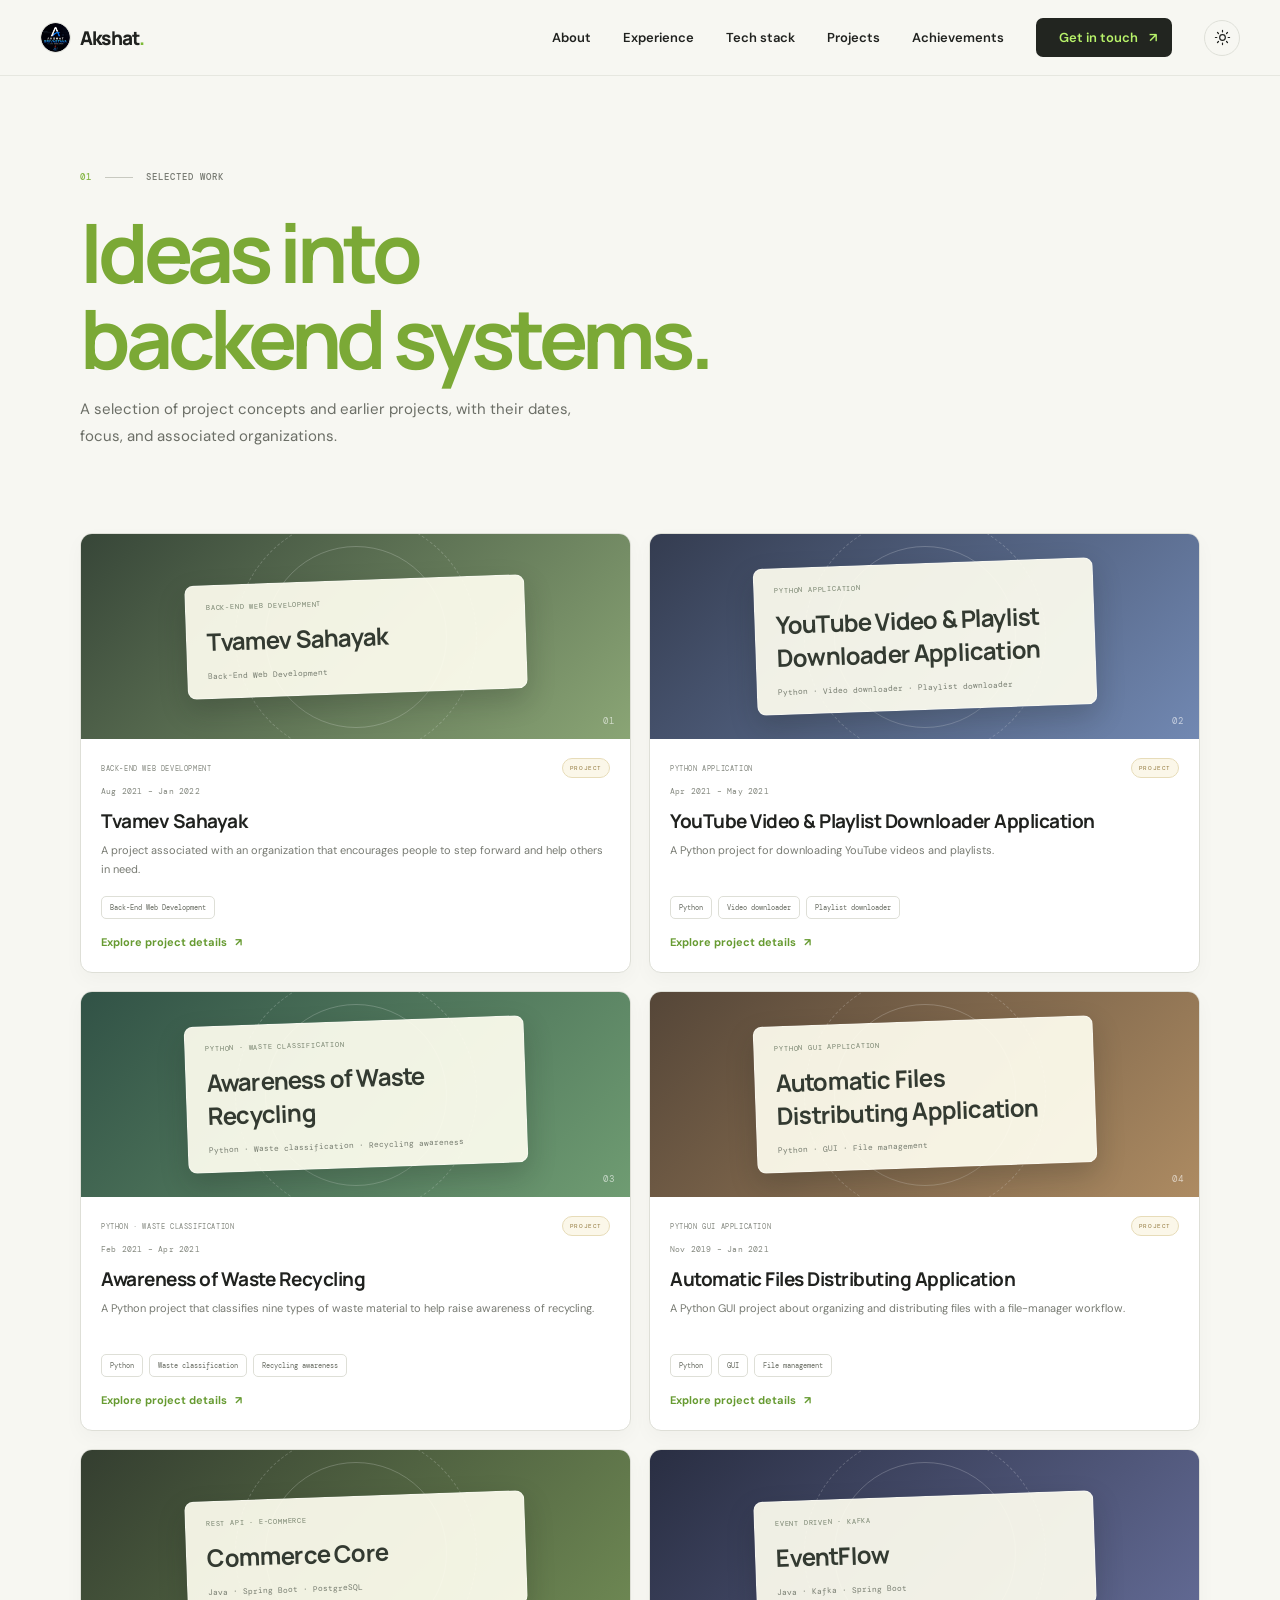
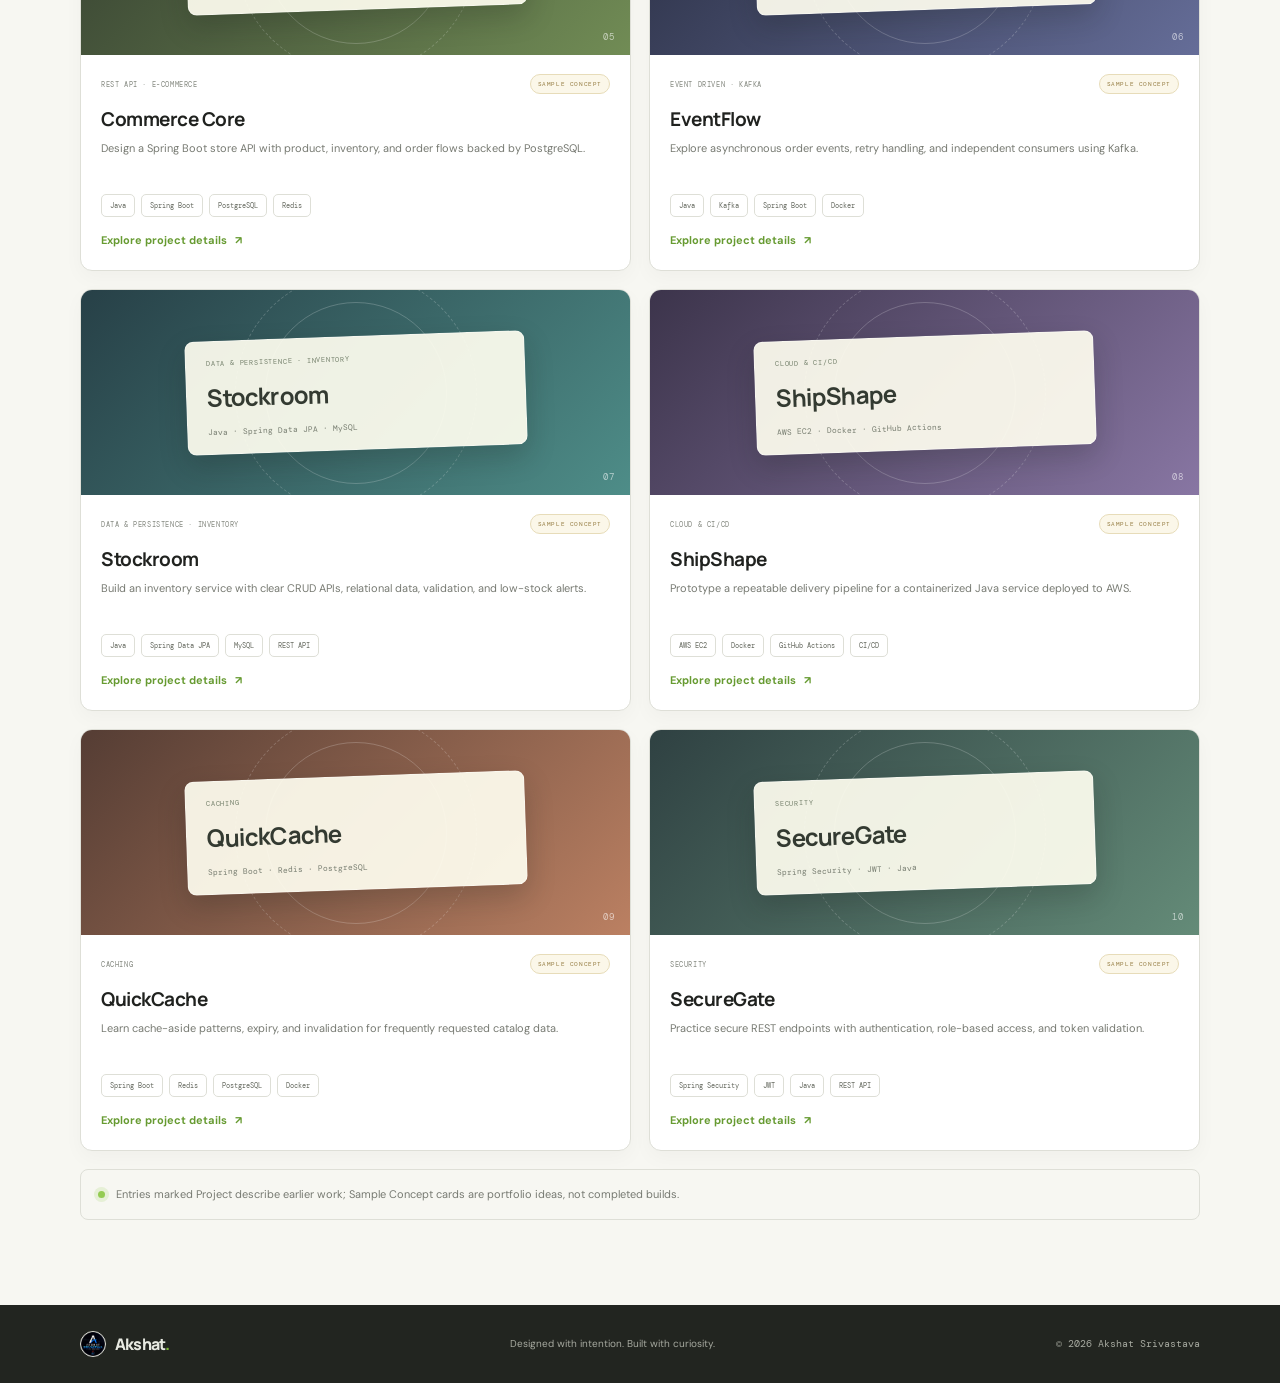
==== pages/projects.html @ 23feef29 "push my all file" ====
<!doctype html>
<html lang="en">
<head>
  <meta charset="UTF-8">
  <meta name="viewport" content="width=device-width, initial-scale=1">
  <meta name="theme-color" content="#f7f7f2">
  <meta name="description" content="Sample Java backend project concepts for Akshat Srivastava's portfolio." data-content-meta="site.projectsDescription">
  <title data-content-title="site.projectsTitle">Projects — Akshat Srivastava</title>
  <link rel="icon" type="image/png" href="../assets/images/akshat-logo.png?v=2">
  <link rel="icon" type="image/x-icon" href="../assets/images/favicon.ico?v=2">
  <link rel="preconnect" href="https://fonts.googleapis.com">
  <link rel="preconnect" href="https://fonts.gstatic.com" crossorigin>
  <link href="https://fonts.googleapis.com/css2?family=DM+Mono:wght@400;500&family=DM+Sans:wght@400;500;600;700&family=Manrope:wght@400;500;600;700;800&display=swap" rel="stylesheet">
  <link rel="stylesheet" href="../assets/css/style.css">
  <link rel="stylesheet" href="../assets/css/animations.css">
  <link rel="stylesheet" href="../assets/css/responsive.css">
</head>
<body data-content-path="../assets/data/site-content.json">
  <a class="skip-link" href="#main">Skip to content</a>
  <header class="site-header">
    <nav class="nav-shell" aria-label="Main navigation">
      <a class="wordmark" href="../index.html" data-content-attr="site.name" data-content-attribute="aria-label"><img class="wordmark-mark" src="../assets/images/akshat-logo.png" alt=""><span><span data-content="site.brand">Akshat</span><span class="wordmark-dot">.</span></span></a>
      <button class="menu-toggle" type="button" aria-label="Open navigation" aria-expanded="false" aria-controls="primary-nav"><span></span><span></span></button>
      <div class="nav-links" id="primary-nav">
        <a href="../index.html#about" data-content="navigation.about">About</a>
        <a href="../index.html#experience" data-content="navigation.experience">Experience</a>
        <a href="../index.html#stack" data-content="navigation.stack">Tech stack</a>
        <a href="projects.html" aria-current="page" data-content="navigation.projects">Projects</a>
        <a href="certificates.html" data-content="navigation.achievements">Achievements</a>
        <a class="nav-cta" href="../index.html#contact"><span data-content="navigation.contact">Get in touch</span> <span aria-hidden="true">↗</span></a>
        <button class="theme-toggle" type="button" aria-label="Switch to dark theme" title="Toggle theme">
          <svg class="sun-icon" viewBox="0 0 24 24" aria-hidden="true"><circle cx="12" cy="12" r="4"></circle><path d="M12 2v2m0 16v2M4.93 4.93l1.42 1.42m11.3 11.3 1.42 1.42M2 12h2m16 0h2M4.93 19.07l1.42-1.42m11.3-11.3 1.42-1.42"></path></svg>
          <svg class="moon-icon" viewBox="0 0 24 24" aria-hidden="true"><path d="M20.5 14.2A8.5 8.5 0 0 1 9.8 3.5 8.5 8.5 0 1 0 20.5 14.2Z"></path></svg>
        </button>
      </div>
    </nav>
  </header>
  <main class="subpage-main section-wrap" id="main">
    <section class="subpage-hero">
      <div class="section-kicker"><span>01</span><span class="kicker-rule"></span><span data-content="projectsPage.eyebrow">SELECTED WORK</span></div>
      <h1><span data-content="projectsPage.title">Ideas into</span><br><span data-content="projectsPage.titleAccent">backend systems.</span></h1>
      <p data-content="projectsPage.description">Sample project concepts for a Java backend portfolio. These are demo ideas, not claims of completed work—replace them with your own builds, repositories, and live demos.</p>
    </section>
    <section class="project-grid" id="project-grid" aria-label="Selected projects and concepts" aria-live="polite"></section>
    <p class="projects-note"><span class="status-dot"></span> <span data-content="projectsPage.note">Entries marked Project describe earlier work; Sample Concept cards are portfolio ideas, not completed builds.</span></p>
  </main>
  <footer class="site-footer"><div class="footer-inner"><a class="wordmark footer-wordmark" href="../index.html"><img class="wordmark-mark" src="../assets/images/akshat-logo.png" alt=""><span><span data-content="site.brand">Akshat</span><span class="wordmark-dot">.</span></span></a><p data-content="site.tagline">Designed with intention. Built with curiosity.</p><span class="footer-copy">© <span id="year"></span> <span data-content="site.name">Akshat Srivastava</span></span></div></footer>
  <script src="../assets/js/main.js"></script>
  <script src="../assets/js/theme.js"></script>
  <script src="../assets/js/content-data.js"></script>
  <script src="../assets/js/site-content.js"></script>
  <script src="../assets/js/projects-page.js"></script>
</body>
</html>
---- assets/css/style.css ----
:root {
  color-scheme: light;
  --paper: #f7f7f2;
  --paper-deep: #eeefe8;
  --ink: #20221f;
  --muted: #777a72;
  --line: #dedfd7;
  --green: #b8f36a;
  --green-dark: #8bc83b;
  --purple: #b6a3f7;
  --card: #fff;
  --display: "Manrope", "DM Sans", sans-serif;
  --body: "DM Sans", Arial, sans-serif;
  --mono: "DM Mono", monospace;
}

* { box-sizing: border-box; }
html { scroll-behavior: smooth; scroll-padding-top: 92px; }
body { margin: 0; background: var(--paper); color: var(--ink); font-family: var(--body); -webkit-font-smoothing: antialiased; }
a { color: inherit; text-decoration: none; }
button { font: inherit; }
.section-wrap { width: min(1120px, calc(100% - 80px)); margin: 0 auto; }
.skip-link { position: fixed; z-index: 20; top: 12px; left: 12px; transform: translateY(-160%); padding: 12px 16px; background: var(--ink); color: white; border-radius: 6px; }
.skip-link:focus { transform: translateY(0); }

.site-header { position: sticky; z-index: 10; top: 0; height: 76px; background: color-mix(in srgb, var(--paper) 91%, transparent); border-bottom: 1px solid color-mix(in srgb, var(--line) 65%, transparent); backdrop-filter: blur(14px); }
.nav-shell { width: min(1240px, calc(100% - 80px)); height: 100%; margin: 0 auto; display: flex; align-items: center; justify-content: space-between; }
.wordmark { display: inline-flex; align-items: center; gap: 9px; font-family: var(--display); font-size: 19px; font-weight: 800; letter-spacing: -.8px; }
.wordmark-mark { width: 31px; height: 31px; display: block; flex: 0 0 31px; border: 1px solid #dedfd7; border-radius: 50%; object-fit: cover; }
.wordmark-dot { color: #7dbb37; }
.nav-links { display: flex; align-items: center; gap: 32px; font-size: 13px; font-weight: 600; }
.nav-links > a:not(.nav-cta) { transition: color .2s ease; }
.nav-links > a:not(.nav-cta):hover, .text-link:hover { color: #6b9e2b; }
.nav-cta { padding: 11px 15px; border-radius: 7px; background: #222520; color: #fff; }
.nav-cta span { margin-left: 8px; color: var(--green); }
.theme-toggle { width: 36px; height: 36px; display: grid; place-items: center; padding: 8px; border: 1px solid var(--line); border-radius: 50%; background: transparent; color: var(--ink); cursor: pointer; }
.theme-toggle svg { width: 17px; height: 17px; fill: none; stroke: currentColor; stroke-width: 1.7; stroke-linecap: round; stroke-linejoin: round; }
.moon-icon { display: none; }
.menu-toggle { display: none; }

.hero { position: relative; min-height: 680px; display: grid; grid-template-columns: 1.02fr .98fr; align-items: center; padding-top: 30px; padding-bottom: 100px; }
.hero-copy { position: relative; z-index: 1; padding: 20px 0 0 15px; }
.eyebrow, .section-kicker, .principle-number, .callout-label, .scroll-cue { font-family: var(--mono); letter-spacing: 1px; }
.eyebrow { display: flex; align-items: center; gap: 9px; margin: 0 0 25px; color: var(--muted); font-size: 10px; font-weight: 500; }
.status-dot { display: inline-block; width: 7px; height: 7px; flex: 0 0 7px; border-radius: 50%; background: #94cb52; box-shadow: 0 0 0 4px color-mix(in srgb, #94cb52 18%, transparent); }
.hero h1, .contact-content h2 { margin: 0; font-family: var(--display); font-size: clamp(48px, 6vw, 76px); font-weight: 700; letter-spacing: -5px; line-height: 1.06; }
.heading-accent, .focus-grid h2 span, .contact-content h2 span { color: #7ba936; }
.hero-description { max-width: 440px; margin: 25px 0 0; color: #62655e; font-size: 16px; line-height: 1.8; }
.hero-name { color: #679b32; font-weight: 700; white-space: nowrap; }
.typing-text { color: var(--ink); font-weight: 700; }
.typing-caret { display: inline-block; width: 1px; height: 16px; margin-left: 2px; vertical-align: -2px; background: #7ba936; animation: blink 1s steps(2, start) infinite; }
.hero-actions { display: flex; align-items: center; gap: 25px; margin-top: 30px; }
.button { min-height: 48px; display: inline-flex; align-items: center; justify-content: center; gap: 14px; padding: 0 19px; border: 0; border-radius: 7px; font-size: 13px; font-weight: 700; transition: transform .2s ease, background .2s ease; }
.button:hover { transform: translateY(-2px); }
.button-primary { background: var(--green); color: #20221f; }
.button-primary:hover { background: #c9fa87; }
.button-primary span { font-size: 16px; }
.button-outline { min-height: 43px; border: 1px solid var(--line); background: transparent; color: var(--ink); }
.button-outline span { color: #78a63f; }
.button-outline:hover { border-color: #9bbc72; background: color-mix(in srgb, var(--green) 12%, transparent); }
.text-link { display: inline-flex; align-items: center; gap: 11px; font-size: 13px; font-weight: 700; transition: color .2s ease; }
.text-link span { color: #7ba936; }
.hero-note { display: flex; align-items: center; gap: 12px; margin-top: 52px; color: #90928b; font-family: var(--mono); font-size: 10px; }
.note-line { width: 26px; height: 1px; background: #b8bbb1; }
.hero-art { position: relative; min-height: 420px; display: grid; place-items: center; }
.art-orbit { position: absolute; border: 1px solid #e7e8df; border-radius: 50%; }
.orbit-one { width: 435px; height: 435px; }
.orbit-two { width: 340px; height: 340px; border-style: dashed; }
.code-window { position: relative; z-index: 1; width: min(395px, 90%); overflow: hidden; transform: rotate(-3deg); border: 1px solid #40443e; border-radius: 13px; background: #20231f; box-shadow: 0 27px 60px #32372226, 0 8px 20px #32372212; animation: float 7s ease-in-out infinite; }
.window-top { height: 45px; display: grid; grid-template-columns: 1fr 1fr 1fr; align-items: center; padding: 0 15px; border-bottom: 1px solid #373b35; }
.window-dots { display: flex; gap: 5px; }
.window-dots i { width: 7px; height: 7px; border-radius: 50%; background: #777a72; }
.window-dots i:first-child { background: #ef847c; }.window-dots i:nth-child(2) { background: #e6c56d; }.window-dots i:last-child { background: #9bc978; }
.window-label { color: #b7bbb2; font-family: var(--mono); font-size: 9px; text-align: center; }
.window-menu { color: #999d93; font-size: 13px; text-align: right; letter-spacing: 2px; }
.code-content { padding: 25px 18px 28px; color: #d8ded3; font-family: var(--mono); font-size: 11px; line-height: 2.15; }
.code-line-no { display: inline-block; width: 28px; color: #70756b; font-size: 9px; }
.syntax-purple { color: #c2a7fc; }.syntax-yellow { color: #f1d781; }.syntax-blue { color: #88c8ed; }.syntax-green { color: #a8d87b; }.syntax-orange { color: #e4a889; }
.window-status { height: 29px; display: flex; align-items: center; justify-content: space-between; padding: 0 13px; background: #2c3029; color: #a4a89d; font-family: var(--mono); font-size: 8px; }
.window-status span:first-child { display: flex; align-items: center; gap: 6px; }.window-status i { width: 5px; height: 5px; border-radius: 50%; background: #a6d477; }
.floating-tag { position: absolute; z-index: 2; display: flex; align-items: center; gap: 8px; padding: 10px 13px; border: 1px solid #e8e9e0; border-radius: 8px; background: var(--card); box-shadow: 0 9px 24px #30332112; font-size: 11px; font-weight: 700; }
.tag-java { top: 70px; right: 14px; animation: float 6s ease-in-out infinite; }.tag-spring { bottom: 68px; left: 5px; animation: float 6s 1s ease-in-out infinite; }
.java-mark { width: 21px; height: 21px; display: grid; place-items: center; border-radius: 5px; background: #fff0e8; color: #dc7040; font-family: var(--display); font-size: 14px; font-weight: 800; }
.spring-mark { color: #73a941; font-size: 18px; }
.art-spark { position: absolute; color: #9bca5a; }.spark-one { top: 75px; left: 40px; font-size: 18px; }.spark-two { right: 33px; bottom: 91px; color: #b39ce9; font-size: 13px; }
.scroll-cue { position: absolute; right: 0; bottom: 38px; display: flex; align-items: center; gap: 10px; color: #989b92; font-size: 8px; }
.scroll-cue span { width: 20px; height: 1px; background: #aeb1a8; }

.about-section { padding-top: 90px; padding-bottom: 105px; border-top: 1px solid var(--line); }
.section-kicker { display: flex; align-items: center; gap: 13px; color: #777a72; font-size: 9px; font-weight: 500; }
.section-kicker > span:first-child { color: #87b747; }
.kicker-rule { width: 28px; height: 1px; background: #c8c9c0; }
.about-grid { display: grid; grid-template-columns: 1fr 1fr; gap: 90px; align-items: start; margin-top: 43px; }
.about-grid h2, .stack-heading h2, .focus-grid h2 { max-width: 500px; margin: 0; font-family: var(--display); font-size: clamp(34px, 4vw, 48px); font-weight: 650; letter-spacing: -2.7px; line-height: 1.16; }
.about-grid h2 span { text-decoration: underline; text-decoration-color: var(--green-dark); text-decoration-thickness: 4px; text-underline-offset: 7px; }
.about-copy p { margin: 0 0 17px; color: #6b6e66; font-size: 14px; line-height: 1.9; }
.about-copy .text-link { margin-top: 6px; }
.principles { display: grid; grid-template-columns: repeat(3, 1fr); gap: 17px; margin-top: 68px; }
.principle-card { min-height: 156px; padding: 22px 21px; border: 1px solid var(--line); border-radius: 9px; background: color-mix(in srgb, var(--card) 70%, transparent); }
.principle-number { color: #8c9086; font-size: 8px; }
.principle-card h3 { margin: 21px 0 8px; font-family: var(--display); font-size: 16px; letter-spacing: -.4px; }
.principle-card p { max-width: 260px; margin: 0; color: #777a72; font-size: 12px; line-height: 1.7; }

.experience-section { padding-top: 82px; padding-bottom: 92px; border-top: 1px solid var(--line); }
.experience-heading { display: grid; grid-template-columns: 1fr .8fr; gap: 60px; align-items: end; margin-top: 38px; }
.experience-heading h2 { margin: 0; font-family: var(--display); font-size: clamp(34px, 4vw, 48px); font-weight: 650; letter-spacing: -2.7px; line-height: 1.16; }
.experience-heading h2 span:last-child { color: var(--green-dark); }
.experience-heading > p { max-width: 360px; margin: 0 0 5px; color: #777a72; font-size: 13px; line-height: 1.8; }
.experience-list { position: relative; display: grid; gap: 16px; margin-top: 38px; }
.experience-list::before { position: absolute; top: 23px; bottom: 23px; left: 32px; width: 1px; background: linear-gradient(180deg, #a9cf7a, color-mix(in srgb, var(--line) 75%, transparent)); content: ""; }
.experience-card { position: relative; display: grid; grid-template-columns: 18px 48px minmax(0, 1fr); gap: 19px; align-items: start; padding: 25px 28px; border: 1px solid var(--line); border-radius: 13px; background: linear-gradient(115deg, color-mix(in srgb, var(--green) 5%, var(--card)), var(--card) 48%); box-shadow: 0 8px 24px #20221f08; transition: transform .22s ease, border-color .22s ease, box-shadow .22s ease; }
.experience-card:hover { transform: translateY(-3px); border-color: color-mix(in srgb, #82ae4e 58%, var(--line)); box-shadow: 0 16px 34px #20221f12; }
.experience-marker { position: relative; z-index: 1; width: 12px; height: 12px; margin-top: 6px; border: 2px solid #82ae4e; border-radius: 50%; background: var(--paper); box-shadow: 0 0 0 5px color-mix(in srgb, #82ae4e 14%, var(--card)); }
.experience-company-mark { width: 48px; height: 48px; display: grid; place-items: center; border: 1px solid color-mix(in srgb, var(--green-dark) 25%, var(--line)); border-radius: 12px; background: color-mix(in srgb, var(--green) 18%, var(--card)); color: var(--green-dark); font-family: var(--display); font-size: 13px; font-weight: 800; box-shadow: inset 0 0 0 4px color-mix(in srgb, var(--card) 78%, transparent); }
.experience-main { min-width: 0; }
.experience-card-heading { display: flex; justify-content: space-between; gap: 20px; }
.experience-card-heading h3 { margin: 0; font-family: var(--display); font-size: 19px; letter-spacing: -.5px; }
.experience-company { margin: 6px 0 0; color: var(--green-dark); font-size: 13px; font-weight: 700; }
.experience-period { display: grid; justify-items: end; gap: 6px; color: var(--ink); font-family: var(--mono); font-size: 10px; font-weight: 500; text-align: right; }
.experience-period span:first-child { padding: 7px 10px; border: 1px solid color-mix(in srgb, var(--green-dark) 20%, var(--line)); border-radius: 7px; background: color-mix(in srgb, var(--green) 12%, var(--card)); }
.experience-period span:last-child { color: #858980; font-family: var(--body); font-size: 10px; font-weight: 400; }
.experience-meta { display: flex; flex-wrap: wrap; gap: 7px; margin-top: 12px; }
.experience-meta span { padding: 5px 9px; border: 1px solid var(--line); border-radius: 20px; background: var(--card); color: var(--muted); font-size: 9px; }
.experience-description { margin: 16px 0 0; color: #6b6e66; font-size: 12px; line-height: 1.85; }
.experience-skills { display: flex; flex-wrap: wrap; gap: 7px; align-items: center; margin-top: 15px; padding-top: 13px; border-top: 1px solid color-mix(in srgb, var(--line) 75%, transparent); }
.experience-skills-label { margin-right: 2px; color: #858980; font-family: var(--mono); font-size: 8px; text-transform: uppercase; }
.experience-skill { padding: 6px 9px; border: 1px solid color-mix(in srgb, var(--green-dark) 20%, var(--line)); border-radius: 6px; background: color-mix(in srgb, var(--green) 7%, var(--card)); color: var(--muted); font-size: 9px; }

.stack-section { position: relative; isolation: isolate; overflow: hidden; padding: 72px 0 82px; background: radial-gradient(ellipse at 8% 18%, color-mix(in srgb, #b8f36a 16%, var(--paper)) 0, transparent 34%), radial-gradient(ellipse at 94% 78%, color-mix(in srgb, #91bce2 13%, var(--paper)) 0, transparent 32%), var(--paper); color: var(--ink); }
.stack-section::before, .stack-section::after { position: absolute; z-index: -1; width: 250px; height: 250px; border: 1px solid color-mix(in srgb, var(--green-dark) 12%, transparent); border-radius: 50%; content: ""; pointer-events: none; }
.stack-section::before { top: 8%; left: -175px; box-shadow: 0 0 0 24px color-mix(in srgb, var(--green-dark) 3%, transparent), 0 0 0 48px color-mix(in srgb, var(--green-dark) 2%, transparent); }
.stack-section::after { right: -175px; bottom: 7%; width: 300px; height: 300px; border-style: dashed; border-color: color-mix(in srgb, #729bc7 18%, transparent); box-shadow: 0 0 0 26px color-mix(in srgb, #729bc7 3%, transparent); }
.stack-section .section-kicker { color: var(--muted); }.stack-section .kicker-rule { background: var(--line); }
.stack-wrap { position: relative; overflow: hidden; padding: 40px; border: 1px solid var(--line); border-radius: 18px; background: radial-gradient(ellipse at 100% 0, color-mix(in srgb, #b8f36a 9%, transparent), transparent 38%), radial-gradient(ellipse at 0 100%, color-mix(in srgb, #91bce2 7%, transparent), transparent 34%), linear-gradient(145deg, var(--card), color-mix(in srgb, var(--paper-deep) 40%, var(--card))); box-shadow: 0 18px 48px #20221f0c; }
.stack-wrap::before { position: absolute; top: 0; right: 8%; left: 8%; height: 2px; background: linear-gradient(90deg, transparent, #a9d66a, transparent); content: ""; }
.stack-heading { display: flex; align-items: end; justify-content: space-between; margin-top: 38px; }
.stack-heading h2 { font-size: clamp(34px, 4vw, 46px); }
.stack-heading p { max-width: 290px; margin: 0 0 5px; color: #777a72; font-size: 13px; line-height: 1.8; }
.stack-groups { display: grid; gap: 28px; margin-top: 40px; }
.stack-group h3 { margin: 0 0 11px; color: var(--muted); font-family: var(--mono); font-size: 8px; font-weight: 400; letter-spacing: 1px; }
.stack-list { display: flex; flex-wrap: wrap; gap: 10px; }
.stack-chip { min-height: 45px; display: inline-flex; align-items: center; gap: 9px; padding: 0 14px; border: 1px solid var(--line); border-radius: 7px; background: var(--card); color: var(--ink); font-size: 11px; font-weight: 600; transition: transform .2s ease, border-color .2s ease, background .2s ease; }
.stack-chip:hover { transform: translateY(-3px); border-color: #9bbc72; background: color-mix(in srgb, var(--green) 12%, var(--card)); }
.chip-symbol { color: #e2aa7d; font-size: 15px; }.chip-spring { color: #98cd61; }.chip-bracket { color: #a8b5f3; font-family: var(--mono); font-size: 11px; }.chip-db { color: #83b5dc; }.chip-git { color: #e69e83; }.chip-code { color: #b7a0ea; font-family: var(--mono); font-size: 11px; }
.chip-security, .chip-redis { color: #f18f84; }.chip-kafka { color: #e0c379; font-size: 19px; }.chip-mongo { color: #83c789; }.chip-jpa { color: #c1a3eb; }.chip-cloud { color: #7ebbe3; }.chip-docker { color: #70b7e8; }.chip-ci { color: #e2bc69; font-size: 19px; }.chip-maven { color: #ee9e7f; font-size: 13px; font-weight: 800; }.chip-test { color: #95d084; }
.stack-footnote { display: flex; align-items: center; gap: 10px; margin: 33px 0 0; color: var(--muted); font-family: var(--mono); font-size: 9px; }
.stack-footnote .status-dot { width: 6px; height: 6px; flex-basis: 6px; }

body.dark-theme .stack-section { background: radial-gradient(ellipse at 8% 18%, #779b4321 0, transparent 34%), radial-gradient(ellipse at 94% 78%, #52789c1c 0, transparent 32%), #222520; color: #f4f4ed; }
body.dark-theme .stack-section::before { border-color: #91b86a30; box-shadow: 0 0 0 24px #91b86a0a, 0 0 0 48px #91b86a08; }
body.dark-theme .stack-section::after { border-color: #759cc333; box-shadow: 0 0 0 26px #759cc30a; }
body.dark-theme .stack-wrap { border-color: #3c4038; background: radial-gradient(ellipse at 100% 0, #91b86a18, transparent 38%), radial-gradient(ellipse at 0 100%, #759cc313, transparent 34%), linear-gradient(145deg, #262923, #222520); box-shadow: 0 18px 48px #0002; }
body.dark-theme .stack-section .section-kicker, body.dark-theme .stack-group h3 { color: #a8aca2; }
body.dark-theme .stack-section .kicker-rule { background: #53584f; }
body.dark-theme .stack-heading p { color: #b3b6ae; }
body.dark-theme .stack-chip { border-color: #484c44; background: #2a2d27; color: #ebede6; }
body.dark-theme .stack-chip:hover { border-color: #788b63; background: #30352c; }
body.dark-theme .stack-footnote { color: #adb1a6; }

.focus-section { padding-top: 96px; padding-bottom: 100px; }
.focus-grid { display: grid; grid-template-columns: .88fr 1.12fr; gap: 78px; margin-top: 42px; }
.focus-grid h2 { font-size: clamp(35px, 4.3vw, 50px); }
.focus-intro { max-width: 340px; margin-top: 20px; color: #777a72; font-size: 13px; line-height: 1.8; }
.focus-items { border-top: 1px solid var(--line); }
.focus-item { display: grid; grid-template-columns: 38px 1fr 25px; align-items: center; gap: 14px; padding: 21px 0; border-bottom: 1px solid var(--line); }
.focus-icon { color: #8bb64d; font-family: var(--mono); font-size: 10px; }
.focus-item h3 { margin: 0 0 5px; font-family: var(--display); font-size: 15px; letter-spacing: -.3px; }
.focus-item p { margin: 0; color: #7c7f77; font-size: 11px; line-height: 1.6; }
.focus-arrow { color: #96998f; text-align: right; }
.projects-callout { position: relative; min-height: 290px; overflow: hidden; display: grid; grid-template-columns: .9fr 1.1fr; align-items: center; gap: 20px; margin-top: 58px; padding: 36px 42px; border: 1px solid #394035; border-radius: 14px; background: radial-gradient(ellipse at 78% 40%, #3a4731 0, #292d26 42%, #222520 78%); color: #f2f4ed; box-shadow: 0 14px 34px #20221f18; transition: transform .3s ease, box-shadow .3s ease; animation: panel-rise .65s both; }
.projects-callout:hover { transform: translateY(-4px); box-shadow: 0 22px 42px #20221f27; }
.project-callout-copy { position: relative; z-index: 2; }
.callout-label { display: flex; align-items: center; gap: 10px; color: #c7d4b9; font-family: var(--mono); font-size: 10px; letter-spacing: 1.5px; }
.callout-label .status-dot { width: 6px; height: 6px; flex-basis: 6px; }
.project-concept-label { display: inline-flex; margin-top: 17px; padding: 6px 9px; border: 1px solid #69745e; border-radius: 4px; color: #c6d5b7; font-family: var(--mono); font-size: 8px; letter-spacing: .7px; }
.project-callout-copy h3 { margin: 14px 0 11px; font-family: var(--display); font-size: clamp(46px, 5vw, 62px); font-weight: 800; letter-spacing: -3.4px; line-height: .94; }
.project-callout-copy h3 span { color: var(--green); }
.project-callout-copy p { max-width: 390px; margin: 0; color: #c1c6ba; font-size: 13px; line-height: 1.75; }
.project-feature-tags { display: flex; flex-wrap: wrap; gap: 7px; margin-top: 15px; }
.project-feature-tags span { padding: 6px 9px; border: 1px solid #515a49; border-radius: 4px; color: #d0dac4; font-family: var(--mono); font-size: 8px; letter-spacing: .5px; }
.callout-link, .achievement-link { display: inline-flex; align-items: center; gap: 10px; margin-top: 17px; font-size: 13px; font-weight: 700; }
.callout-link { color: var(--green); }
.callout-link span, .achievement-link span { transition: transform .2s ease; }
.projects-callout:hover .callout-link span, .home-achievements-content:hover .achievement-link span { transform: translate(3px, -3px); }
.project-preview-art { position: relative; height: 185px; }
.preview-orbit { position: absolute; top: 50%; left: 51%; width: 185px; height: 185px; border: 1px solid #d5eba735; border-radius: 50%; transform: translate(-50%, -50%); }
.preview-orbit::before, .preview-orbit::after { position: absolute; inset: 17px; border: 1px dashed #d5eba725; border-radius: 50%; content: ""; }
.preview-orbit::after { inset: 39px; border-style: solid; }
.preview-api { position: absolute; z-index: 2; top: 24px; left: 50%; display: flex; align-items: center; gap: 9px; padding: 11px 14px; border: 1px solid #68725c; border-radius: 8px; background: #343a30; box-shadow: 0 10px 25px #11150f60; font-family: var(--mono); transform: translateX(-50%); animation: preview-float 5s ease-in-out infinite; }
.preview-api span { padding: 4px 5px; border-radius: 4px; background: #c8f185; color: #303b24; font-size: 7px; font-weight: 500; }
.preview-api b { color: #f0f2eb; font-size: 9px; font-weight: 400; }
.preview-api i { color: #a2d278; font-size: 7px; font-style: normal; }
.preview-node { position: absolute; z-index: 2; display: grid; grid-template-columns: 28px auto; align-items: center; column-gap: 8px; padding: 9px 11px; border: 1px solid #50584a; border-radius: 8px; background: #30352d; box-shadow: 0 8px 20px #11150f50; }
.preview-node > span { grid-row: 1 / 3; width: 27px; height: 27px; display: grid; place-items: center; border-radius: 7px; background: #eaf2de; color: #648e3d; font-size: 13px; font-weight: 700; }
.preview-node small { color: #9fa99a; font-family: var(--mono); font-size: 6px; letter-spacing: .7px; }
.preview-node b { color: #f0f2eb; font-size: 8px; }
.node-db { bottom: 17px; left: 4%; animation: preview-float 5.5s .4s ease-in-out infinite; }
.node-java { right: 2%; bottom: 15px; animation: preview-float 5s .8s ease-in-out infinite; }
.preview-connector { position: absolute; z-index: 1; height: 1px; background: #b8f36a75; transform-origin: left center; }
.connector-one { top: 77px; left: 24%; width: 27%; transform: rotate(22deg); }
.connector-two { top: 92px; left: 54%; width: 30%; transform: rotate(155deg); }
.preview-spark { position: absolute; top: 28px; right: 10%; color: #c9f58c; font-size: 15px; animation: spark-pulse 3s ease-in-out infinite; }
.project-callout-arrow { position: absolute; top: 20px; right: 23px; width: 32px; height: 32px; display: grid; place-items: center; border: 1px solid #69725e; border-radius: 50%; color: var(--green); font-size: 14px; transition: background .2s ease, transform .2s ease; }
.projects-callout:hover .project-callout-arrow { transform: rotate(45deg); background: #ffffff12; }
.button-dark { background: #232620; color: #fff; }.button-dark span { color: var(--green); }.button-dark:hover { background: #353931; }

.contact-section { position: relative; overflow: hidden; background: var(--paper-deep); }
.contact-wrap { position: relative; min-height: 405px; padding-top: 65px; padding-bottom: 65px; }
.contact-content { position: relative; z-index: 1; width: min(570px, 80%); margin: 40px auto 0; text-align: center; }
.contact-content .eyebrow { justify-content: center; margin-bottom: 18px; }
.contact-content h2 { font-size: clamp(43px, 6vw, 64px); letter-spacing: -4px; }
.contact-copy { max-width: 400px; margin: 17px auto 22px; color: #6e7169; font-size: 13px; line-height: 1.8; }
.contact-opportunity { display: inline-flex; align-items: center; gap: 8px; margin: 0 0 11px; color: var(--ink); font-size: 12px; font-weight: 700; }
.contact-opportunity .status-dot { width: 7px; height: 7px; flex-basis: 7px; }
.contact-email-link { display: flex; width: fit-content; align-items: center; justify-content: center; gap: 9px; margin: 0 auto 20px; color: var(--green-dark); font-size: 15px; font-weight: 700; text-decoration: underline; text-decoration-color: color-mix(in srgb, var(--green-dark) 40%, transparent); text-underline-offset: 4px; }
.contact-email-link:hover { text-decoration-color: currentColor; }
.contact-actions { display: flex; justify-content: center; gap: 10px; }
.button-whatsapp { border: 1px solid #bdd8a4; background: #f1f8e9; color: #3c6728; }
.button-whatsapp:hover { background: #e7f4d9; }
.whatsapp-mark { width: 17px; height: 17px; fill: none; stroke: #4c9a49; stroke-width: 1.6; stroke-linecap: round; stroke-linejoin: round; }
.contact-hint { margin: 9px 0 0; color: #8c9086; font-size: 10px; }
.social-links { display: flex; justify-content: center; gap: 12px; margin-top: 20px; }
.social-link { min-width: 124px; min-height: 42px; display: inline-flex; align-items: center; justify-content: center; gap: 9px; padding: 0 15px; border: 1px solid #d7d9d0; border-radius: 7px; background: var(--card); color: var(--ink); box-shadow: 0 3px 9px #20221f0a; font-size: 12px; font-weight: 700; transition: transform .2s ease, box-shadow .2s ease, border-color .2s ease; }
.social-link:hover { transform: translateY(-3px); box-shadow: 0 8px 18px #20221f17; }
.social-link svg { width: 17px; height: 17px; fill: none; stroke: currentColor; stroke-width: 1.8; stroke-linecap: round; stroke-linejoin: round; }
.social-link span { margin-left: 2px; color: #82ae4e; }
.github-link:hover { border-color: #888c82; }
.linkedin-link { border-color: #c5dced; background: #f2f8fc; color: #155b86; }
.linkedin-link:hover { border-color: #76add0; background: #e9f4fb; }
.contact-decoration { position: absolute; inset: 0; color: #d9dccd; }
.contact-decoration span { position: absolute; font-size: 45px; }.contact-decoration span:first-child { top: 90px; left: 9%; }.contact-decoration span:nth-child(2) { right: 12%; top: 120px; font-size: 25px; }.contact-decoration span:last-child { right: 18%; bottom: 45px; font-size: 16px; }
.site-footer { background: #222520; color: #e7e9e1; }
.footer-inner { width: min(1120px, calc(100% - 80px)); min-height: 78px; display: flex; align-items: center; justify-content: space-between; margin: 0 auto; }
.footer-wordmark { font-size: 16px; }.footer-wordmark .wordmark-mark { width: 26px; height: 26px; flex-basis: 26px; }
.footer-inner p, .footer-copy { color: #a7aaa0; font-size: 10px; }.footer-copy { font-family: var(--mono); }

.home-achievements { padding-top: 35px; padding-bottom: 92px; }
.home-achievements-content { position: relative; min-height: 260px; overflow: hidden; display: grid; grid-template-columns: 1fr 1fr auto; align-items: center; gap: 26px; margin-top: 30px; padding: 30px 36px; border: 1px solid #d6e2ca; border-radius: 14px; background: linear-gradient(115deg, #fafff3, #edf5e4 55%, #e7f1dc); box-shadow: 0 14px 34px #526e3612; transition: transform .3s ease, box-shadow .3s ease; animation: panel-rise .7s .12s both; }
.home-achievements-content::before { position: absolute; top: -120px; right: 22%; width: 320px; height: 320px; border: 1px solid #9fbe7c25; border-radius: 50%; content: ""; }
.home-achievements-content::after { position: absolute; top: -75px; right: 27%; width: 230px; height: 230px; border: 1px dashed #9fbe7c35; border-radius: 50%; content: ""; }
.home-achievements-content:hover { transform: translateY(-4px); box-shadow: 0 22px 44px #526e3620; }
.achievement-copy { position: relative; z-index: 2; }
.achievement-overline { display: flex; align-items: center; gap: 8px; color: #76856a; font-family: var(--mono); font-size: 7px; letter-spacing: .8px; }
.achievement-spark { color: #80ae43; font-size: 15px; animation: spark-pulse 3.5s ease-in-out infinite; }
.home-achievements-content h2 { margin: 13px 0 0; font-family: var(--display); font-size: clamp(32px, 3.8vw, 44px); font-weight: 700; letter-spacing: -2.4px; line-height: 1.04; }
.home-achievements-content h2 span { color: #78a63f; }
.home-achievements-content p { max-width: 290px; margin: 12px 0 0; color: #697361; font-size: 11px; line-height: 1.75; }
.achievement-link { color: #537d2e; }
.achievement-visual { position: relative; z-index: 1; height: 200px; min-width: 230px; }
.achievement-glow { position: absolute; top: 50%; left: 50%; width: 155px; height: 155px; border-radius: 50%; background: radial-gradient(circle, #b8f36a6b, #b8f36a00 70%); transform: translate(-50%, -50%); animation: glow-pulse 4s ease-in-out infinite; }
.achievement-seal { position: absolute; z-index: 1; top: 50%; left: 50%; width: 90px; height: 90px; display: flex; flex-direction: column; align-items: center; justify-content: center; gap: 4px; border: 1px solid #a9c88d; border-radius: 50%; background: linear-gradient(145deg, #fafff4, #e5f1d9); box-shadow: 0 10px 30px #52773826, inset 0 0 0 5px #f5faef; color: #54813a; transform: translate(-50%, -50%); animation: seal-float 5s ease-in-out infinite; }
.achievement-seal > span { width: 30px; height: 30px; display: grid; place-items: center; border-radius: 50%; background: #b8f36a; color: #365620; font-size: 17px; font-weight: 800; }
.achievement-seal small { font-family: var(--mono); font-size: 6px; letter-spacing: .6px; line-height: 1.4; text-align: center; }
.achievement-mini { position: absolute; z-index: 2; display: grid; grid-template-columns: 25px auto; align-items: center; column-gap: 7px; padding: 8px 10px; border: 1px solid #e0e8d7; border-radius: 8px; background: #ffffffed; box-shadow: 0 7px 18px #35472a16; animation: preview-float 5s ease-in-out infinite; }
.achievement-mini > span { grid-row: 1 / 3; width: 25px; height: 25px; display: grid; place-items: center; border-radius: 6px; background: #edf5e4; color: #608a3d; font-family: var(--mono); font-size: 9px; font-weight: 700; }
.achievement-mini b { color: #343b2e; font-size: 8px; }.achievement-mini small { color: #8a9380; font-family: var(--mono); font-size: 5px; letter-spacing: .6px; }
.mini-java { top: 17px; left: 3%; }.mini-sql { top: 32px; right: 0; animation-delay: .6s; }.mini-python { right: 4%; bottom: 12px; animation-delay: 1.1s; }
.mini-sql > span { background: #ecf1ff; color: #687cb2; }.mini-python > span { background: #fff0e7; color: #ca7551; }
.achievement-visual-caption { position: absolute; bottom: -1px; left: 7%; color: #9aa58e; font-family: var(--mono); font-size: 6px; letter-spacing: 1.2px; }.achievement-visual-caption span { margin-left: 5px; color: #87af58; }
.home-achievement-stats { position: relative; z-index: 2; display: flex; flex-direction: column; gap: 19px; padding-left: 20px; border-left: 1px solid #cbdabd; }
.home-achievement-stats div { display: flex; flex-direction: column; gap: 3px; }
.home-achievement-stats strong { color: #34442b; font-family: var(--display); font-size: 28px; font-weight: 700; letter-spacing: -1px; line-height: 1; }
.home-achievement-stats span { color: #78856c; font-family: var(--mono); font-size: 7px; letter-spacing: .6px; }
.home-achievement-stats i { width: 27px; height: 1px; background: #bacba9; }
body.dark-theme .home-achievements-content { border-color: #46533a; background: linear-gradient(115deg, #293024, #303b29 55%, #253022); }
body.dark-theme .home-achievements-content h2 { color: #f0f1eb; }
body.dark-theme .home-achievements-content p, body.dark-theme .achievement-overline { color: #b4c0a8; }
body.dark-theme .achievement-mini { border-color: #46533a; background: #252a22; }
body.dark-theme .achievement-mini b, body.dark-theme .home-achievement-stats strong { color: #edf2e6; }
body.dark-theme .achievement-mini small, body.dark-theme .home-achievement-stats span { color: #b3c0a4; }
body.dark-theme .home-achievement-stats { border-color: #58684b; }
body.dark-theme .home-achievement-stats i { background: #58684b; }
body.dark-theme .social-link { border-color: #484c44; background: #292d27; color: #f0f1eb; }
body.dark-theme .linkedin-link { border-color: #355469; background: #23343e; color: #a6d4f0; }

/* Secondary pages */
.subpage-main { min-height: calc(100vh - 154px); }
.subpage-hero { padding-top: 95px; padding-bottom: 68px; }
.subpage-hero h1 { max-width: 760px; margin: 26px 0 14px; font-family: var(--display); font-size: clamp(48px, 8vw, 82px); letter-spacing: -5px; line-height: 1.05; }
.subpage-hero h1 span { color: #7ba936; }
.subpage-hero > p { max-width: 500px; color: #6b6e66; font-size: 15px; line-height: 1.8; }
.empty-state { margin: 0 auto 95px; padding: 43px; border: 1px solid var(--line); border-radius: 12px; background: var(--card); text-align: center; }
.empty-icon { width: 53px; height: 53px; display: grid; place-items: center; margin: 0 auto 19px; border-radius: 15px; background: #edf5e3; color: #78a93e; font-family: var(--mono); font-size: 19px; }
.empty-state h2 { margin: 0 0 10px; font-family: var(--display); font-size: 22px; letter-spacing: -.8px; }
.empty-state p { max-width: 420px; margin: 0 auto 20px; color: #777a72; font-size: 13px; line-height: 1.8; }
.back-link { color: #6e963e; font-size: 12px; font-weight: 700; }
.back-link span { margin-right: 7px; }
.project-grid { display: grid; grid-template-columns: repeat(2, minmax(0, 1fr)); gap: 18px; padding-bottom: 18px; }
.project-card { display: block; overflow: hidden; border: 1px solid var(--line); border-radius: 12px; background: var(--card); color: inherit; box-shadow: 0 7px 20px #20221f08; animation: certificate-enter .55s both; transition: transform .25s ease, box-shadow .25s ease, border-color .25s ease; }
.project-card:nth-child(2) { animation-delay: .05s; }.project-card:nth-child(3) { animation-delay: .1s; }.project-card:nth-child(4) { animation-delay: .15s; }.project-card:nth-child(5) { animation-delay: .2s; }.project-card:nth-child(6) { animation-delay: .25s; }
.project-card:hover { transform: translateY(-5px); border-color: #a4cd72; box-shadow: 0 18px 35px #20221f16; }
.project-card:focus-visible { outline: 3px solid #8bc83b; outline-offset: 4px; }
.project-art { position: relative; height: 205px; display: grid; place-items: center; overflow: hidden; }
.project-art::before, .project-art::after { position: absolute; width: 180px; height: 180px; border: 1px solid #ffffff35; border-radius: 50%; content: ""; }
.project-art::after { width: 240px; height: 240px; border-style: dashed; }
.art-commerce { background: linear-gradient(135deg, #343e30, #718c55); }.art-stream, .art-events { background: linear-gradient(135deg, #292e42, #656d98); }.art-inventory { background: linear-gradient(135deg, #274047, #4e8d88); }.art-cloud, .art-pipeline { background: linear-gradient(135deg, #3c344b, #8876a3); }.art-cache { background: linear-gradient(135deg, #553d34, #bb8062); }.art-identity, .art-security { background: linear-gradient(135deg, #2f4142, #648b78); }
.art-community { background: linear-gradient(135deg, #374638, #8aa575); }.art-download { background: linear-gradient(135deg, #343c50, #7188b2); }.art-recycling { background: linear-gradient(135deg, #315246, #6f9c72); }.art-files { background: linear-gradient(135deg, #554638, #ad8b62); }
.project-card-visual { position: relative; z-index: 1; width: min(82%, 340px); min-height: 112px; display: flex; flex-direction: column; justify-content: center; gap: 13px; padding: 17px 20px; border: 1px solid #ffffff65; border-radius: 9px; background: #fffef0eb; color: #333a31; box-shadow: 0 12px 28px #171b1835; transform: rotate(-2deg); transition: transform .25s ease; }
.project-card:hover .project-card-visual { transform: rotate(0) scale(1.025); }
.project-card-visual-label { color: #75816c; font-family: var(--mono); font-size: 7px; letter-spacing: .8px; }
.project-card-visual strong { font-family: var(--display); font-size: clamp(17px, 2.5vw, 24px); letter-spacing: -.8px; }
.project-card-visual-line { overflow: hidden; color: #777d70; font-family: var(--mono); font-size: 8px; text-overflow: ellipsis; white-space: nowrap; }
.mock-top { position: absolute; top: 19px; left: 20px; right: 20px; height: 28px; display: flex; align-items: center; gap: 5px; padding: 0 9px; border: 1px solid #ffffff35; border-radius: 6px; background: #17201945; color: #ffffffb8; font-family: var(--mono); font-size: 7px; letter-spacing: 1px; }
.mock-top i { width: 5px; height: 5px; border-radius: 50%; background: #d7eea1; }.mock-top span { margin-left: auto; }
.mock-commerce { position: absolute; inset: 58px 23px 18px; display: grid; grid-template-columns: 35px 1fr; gap: 10px; }
.mock-side { border: 1px solid #ffffff30; border-radius: 5px; background: #17201945; }
.mock-panel { padding: 10px 12px; border: 1px solid #ffffff40; border-radius: 7px; background: #f6f7f0; color: #353a31; }
.mock-panel b { font-size: 8px; }.mock-stat { display: block; margin-top: 3px; font-family: var(--display); font-size: 16px; font-weight: 800; }
.mock-chart { height: 33px; display: flex; align-items: end; gap: 6px; margin-top: 5px; border-bottom: 1px solid #d9ddcf; }.mock-chart i { width: 12px; height: 42%; border-radius: 2px 2px 0 0; background: #a8d078; }.mock-chart i:nth-child(2) { height: 65%; }.mock-chart i:nth-child(3) { height: 51%; }.mock-chart i:nth-child(4) { height: 80%; }.mock-chart i:nth-child(5) { height: 59%; }.mock-chart i:nth-child(6) { height: 92%; }.mock-chart i:nth-child(7) { height: 72%; }
.art-index { position: absolute; right: 15px; bottom: 12px; color: #ffffff9c; font-family: var(--mono); font-size: 9px; letter-spacing: 1px; }
.stream-node, .stream-kafka { position: relative; z-index: 1; padding: 11px 13px; border: 1px solid #ffffff58; border-radius: 8px; background: #ffffffeb; color: #353748; font-family: var(--mono); font-size: 8px; line-height: 1.6; text-align: center; box-shadow: 0 9px 22px #12152525; }.stream-kafka { background: #ede9ff; color: #62538b; font-weight: 700; }.stream-kafka span { display: block; font-size: 6px; letter-spacing: 1px; }.stream-line { z-index: 1; width: 22px; height: 1px; background: #ffffffb0; }
.inventory-window { position: relative; z-index: 1; width: min(290px, 75%); padding: 13px; border: 1px solid #ffffff59; border-radius: 9px; background: #f5f8f4; color: #34423d; box-shadow: 0 12px 30px #14272530; }.inventory-head { display: flex; justify-content: space-between; margin-bottom: 11px; font-size: 9px; }.inventory-head span { color: #4b9b74; font-size: 7px; }.inventory-row { display: grid; grid-template-columns: 9px 1fr auto; align-items: center; gap: 7px; padding: 7px 0; border-top: 1px solid #e2e9e3; font-size: 7px; }.inventory-row i { width: 7px; height: 7px; border-radius: 2px; background: #7eb594; }.inventory-row b { font-family: var(--mono); font-size: 8px; }
.cloud-card { position: relative; z-index: 1; width: min(305px, 78%); padding: 17px; border: 1px solid #ffffff58; border-radius: 10px; background: #f8f6fb; color: #40364d; box-shadow: 0 12px 30px #251c302d; }.cloud-symbol { float: right; color: #8c74b5; font-size: 20px; }.cloud-card > b { display: block; padding: 4px 0 15px; font-family: var(--display); font-size: 10px; }.cloud-stage { display: flex; align-items: center; gap: 7px; color: #6d6477; font-family: var(--mono); font-size: 7px; }.cloud-stage i { width: 7px; height: 7px; border-radius: 50%; background: #9acb70; }
.cache-grid { position: relative; z-index: 1; display: flex; align-items: center; gap: 9px; }.cache-grid div { display: flex; flex-direction: column; gap: 6px; padding: 12px 10px; border: 1px solid #ffffff68; border-radius: 7px; background: #ffffffed; color: #4b3b35; }.cache-grid small { color: #978174; font-family: var(--mono); font-size: 6px; letter-spacing: .4px; }.cache-grid b { font-family: var(--display); font-size: 9px; }.cache-arrow { color: #fff; font-size: 16px; }
.identity-shield { position: relative; z-index: 1; width: 70px; height: 78px; display: grid; place-items: center; clip-path: polygon(50% 0, 95% 17%, 88% 70%, 50% 100%, 12% 70%, 5% 17%); background: #f3faef; color: #568e6c; font-size: 29px; box-shadow: 0 8px 20px #172c242c; }.identity-lines { position: relative; z-index: 1; display: flex; flex-direction: column; gap: 9px; margin-left: 16px; color: #ffffffeb; font-family: var(--mono); font-size: 7px; letter-spacing: .6px; }.identity-lines i { width: 64px; height: 1px; background: #ffffff85; }
.project-info { padding: 19px 20px 21px; }.project-meta { display: flex; flex-wrap: wrap; align-items: center; justify-content: space-between; gap: 8px; color: #858980; font-family: var(--mono); font-size: 7px; letter-spacing: .6px; }.concept-label { padding: 5px 7px; border: 1px solid #e7dcb9; border-radius: 20px; background: #fbf7e9; color: #91783c; font-size: 6px; white-space: nowrap; }.project-period { width: 100%; color: #858980; font-size: 8px; letter-spacing: .2px; }.project-info h2 { margin: 12px 0 7px; font-family: var(--display); font-size: 19px; letter-spacing: -.5px; }.project-info > p { min-height: 41px; margin: 0; color: #777a72; font-size: 11px; line-height: 1.7; }.project-tags { display: flex; flex-wrap: wrap; gap: 6px; margin-top: 14px; }.project-tags span { padding: 6px 8px; border: 1px solid var(--line); border-radius: 5px; color: #686c62; font-family: var(--mono); font-size: 7px; }
.project-open-link { display: inline-flex; align-items: center; gap: 8px; margin-top: 16px; color: #679b32; font-size: 11px; font-weight: 700; }
.project-open-link span { transition: transform .2s ease; }
.project-card:hover .project-open-link span { transform: translate(3px, -3px); }
.projects-note { display: flex; align-items: center; gap: 11px; margin: 0 0 85px; padding: 15px 17px; border: 1px solid var(--line); border-radius: 8px; color: #777a72; font-size: 11px; line-height: 1.7; }
.project-detail-page { max-width: 1120px; }
.project-detail-hero { display: grid; grid-template-columns: minmax(0, .82fr) minmax(0, 1.18fr); align-items: center; gap: 38px; padding: 72px 0 48px; }
.portfolio-project-hero { grid-template-columns: minmax(0, 1.1fr) minmax(260px, .9fr); }
.project-detail-copy { min-width: 0; }
.project-organization-panel { min-width: 0; padding: 28px; border: 1px solid var(--line); border-radius: 15px; background: linear-gradient(145deg, var(--card), color-mix(in srgb, var(--paper-deep) 55%, var(--card))); box-shadow: 0 20px 45px #20221f12; }
.project-organization-kicker { color: #858980; font-family: var(--mono); font-size: 8px; letter-spacing: 1px; }
.project-organization-identity { display: flex; align-items: center; gap: 14px; margin-top: 20px; }
.project-organization-logo, .project-organization-mark { width: 54px; height: 54px; flex: 0 0 54px; border: 1px solid var(--line); border-radius: 10px; background: var(--card); object-fit: contain; }
.project-organization-mark { display: grid; place-items: center; color: var(--green-dark); font-family: var(--display); font-weight: 800; }
.project-organization-identity strong { font-family: var(--display); font-size: 15px; line-height: 1.5; }
.project-organization-period { display: block; margin: 18px 0 0 68px; color: var(--muted); font-family: var(--mono); font-size: 9px; }
.portfolio-project-information { padding-bottom: 80px; }
.project-detail-category, .detail-overline { display: block; color: #7c8174; font-family: var(--mono); font-size: 9px; letter-spacing: 1.1px; }
.project-detail-category { margin-top: 24px; color: #6f9d3d; }
.project-detail-title { margin: 12px 0 0; font-family: var(--display); font-size: clamp(45px, 7vw, 72px); letter-spacing: -4px; line-height: 1.05; }
.project-detail-label { margin-top: 17px; border-color: #d8e9c5; background: #f1f8e9; color: #638d3d; }
.project-detail-summary { max-width: 510px; margin: 19px 0 0; color: #686d63; font-size: 14px; line-height: 1.8; }
.project-back-link { display: inline-flex; margin-top: 24px; color: #679b32; font-size: 12px; font-weight: 700; }
.project-visual-panel { min-width: 0; padding: 16px; border: 1px solid var(--line); border-radius: 15px; background: linear-gradient(145deg, var(--card), color-mix(in srgb, var(--paper-deep) 55%, var(--card))); box-shadow: 0 20px 45px #20221f12; }
.project-visual-label { display: flex; align-items: center; gap: 8px; margin: 0 0 11px 2px; color: #858980; font-family: var(--mono); font-size: 8px; letter-spacing: 1px; }
.project-visual-label::before { width: 7px; height: 7px; border-radius: 50%; background: #a6d477; box-shadow: 0 0 0 3px #a6d47730; content: ""; }
.project-screen-frame { overflow: hidden; min-height: 290px; border: 1px solid #333a32; border-radius: 10px; background: #f7f8f4; box-shadow: 0 12px 28px #15191420; }
.project-screen-toolbar { height: 35px; display: grid; grid-template-columns: 52px 1fr 30px; align-items: center; padding: 0 12px; border-bottom: 1px solid #e5e7df; background: #fff; }
.project-screen-dots { color: #a8d078; font-size: 9px; letter-spacing: 2px; }
.project-screen-title { overflow: hidden; color: #858980; font-family: var(--mono); font-size: 8px; text-align: center; text-overflow: ellipsis; white-space: nowrap; }
.project-screen-menu { color: #858980; font-size: 11px; text-align: right; letter-spacing: 1px; }
.project-screen-content { min-height: 254px; padding: 19px; color: #30352e; font-family: var(--body); }
.project-screen-content.has-image { display: grid; place-items: center; padding: 0; overflow: hidden; }
.project-screen-image { display: block; width: 100%; height: 290px; object-fit: contain; background: #f7f8f4; }
.project-image-error { padding: 20px; color: #a33; font-size: 12px; line-height: 1.6; }
.project-screen-content.is-sliding { animation: project-preview-slide .35s ease both; }
.project-carousel-controls { display: flex; align-items: center; justify-content: center; gap: 15px; padding: 11px 0 1px; }
.project-carousel-arrow { width: 30px; height: 30px; display: grid; place-items: center; padding: 0; border: 1px solid var(--line); border-radius: 50%; background: var(--card); color: var(--ink); cursor: pointer; transition: border-color .2s ease, background .2s ease, transform .2s ease; }
.project-carousel-arrow:hover { transform: scale(1.08); border-color: #a4cd72; background: #f1f8e9; }
.project-carousel-arrow:focus-visible, .project-carousel-indicator:focus-visible { outline: 2px solid #8bc83b; outline-offset: 3px; }
.project-carousel-pagination { display: flex; align-items: center; gap: 7px; }
.project-carousel-indicator { width: 8px; height: 8px; padding: 0; border: 0; border-radius: 10px; background: #c9cdc2; cursor: pointer; transition: width .2s ease, background .2s ease; }
.project-carousel-indicator[aria-pressed="true"] { width: 22px; background: #82ae4e; }
.project-visual-caption { display: block; margin: 11px 2px 0; color: #858980; font-size: 9px; line-height: 1.5; }
.preview-summary-grid { display: grid; grid-template-columns: repeat(2, minmax(0, 1fr)); gap: 10px; }
.preview-summary-grid > div { display: flex; min-width: 0; flex-direction: column; gap: 6px; padding: 12px; border: 1px solid #e5e9df; border-radius: 7px; background: #fff; }
.preview-summary-grid small, .preview-cache-metrics small { color: #8a9084; font-family: var(--mono); font-size: 7px; letter-spacing: .6px; }
.preview-summary-grid strong { max-width: 100%; overflow-wrap: anywhere; font-family: var(--display); font-size: clamp(13px, 3.6vw, 19px); letter-spacing: -.5px; }
.preview-summary-grid span { overflow-wrap: anywhere; color: #8a9084; font-size: 8px; }
.preview-summary-grid .preview-positive { color: #679b32; }
.preview-warning { color: #bc8641; }
.preview-section-title { display: flex; justify-content: space-between; margin: 17px 0 8px; font-size: 9px; }
.preview-section-title span { color: #679b32; font-size: 8px; }
.preview-data-row { display: grid; grid-template-columns: 1fr 1.5fr 1fr auto; align-items: center; gap: 8px; min-height: 38px; border-top: 1px solid #e9ebe5; color: #777d70; font-size: 8px; }
.preview-data-row b { color: #62675d; font-family: var(--mono); font-size: 7px; }
.preview-data-row strong { color: #454a41; font-size: 8px; }
.preview-data-row em { padding: 4px 6px; border-radius: 10px; background: #eff8e6; color: #578b2c; font-size: 7px; font-style: normal; white-space: nowrap; }
.preview-data-row .preview-status-warning { background: #fbf4df; color: #9b7930; }
.preview-events .project-screen-content { display: flex; flex-direction: column; justify-content: center; }
.preview-flow, .preview-pipeline { display: flex; align-items: center; justify-content: center; gap: 9px; }
.preview-flow > div, .preview-pipeline > div { min-width: 95px; display: flex; flex-direction: column; gap: 6px; padding: 12px 9px; border: 1px solid #e5e3ef; border-radius: 8px; background: #fff; text-align: center; }
.preview-flow > span, .preview-pipeline > span { color: #9d94be; font-size: 15px; }
.preview-flow b, .preview-pipeline b { color: #464552; font-family: var(--mono); font-size: 8px; }
.preview-flow small, .preview-pipeline small { overflow-wrap: anywhere; color: #85849a; font-size: 7px; }
.preview-flow .preview-flow-topic { border-color: #d9d1f2; background: #f2effb; }
.preview-event-log { display: grid; grid-template-columns: 8px 1fr auto; align-items: center; gap: 8px; margin-top: 11px; padding: 9px; border: 1px solid #eceaf1; border-radius: 6px; background: #fff; color: #686878; font-family: var(--mono); font-size: 7px; }
.preview-event-log i, .preview-live-dot { width: 7px; height: 7px; border-radius: 50%; background: #88bd55; }
.preview-event-log b { color: #679b32; font-size: 7px; }
.preview-pipeline { margin: 18px 0 28px; }
.preview-pipeline > div { min-width: 86px; align-items: center; padding: 14px 8px; }
.preview-pipeline i { width: 22px; height: 22px; display: grid; place-items: center; border-radius: 50%; background: #edf5e3; color: #679b32; font-size: 11px; font-style: normal; }
.preview-pipeline .preview-stage-current { border-color: #d9d1f2; background: #f7f4fc; }
.preview-pipeline .preview-stage-current i { background: #eee9f8; color: #8871b5; font-size: 8px; }
.preview-deploy-card { display: flex; align-items: center; gap: 10px; padding: 12px; border: 1px solid #e5e9df; border-radius: 7px; background: #fff; }
.preview-deploy-card > div { display: flex; flex: 1; flex-direction: column; gap: 4px; }
.preview-deploy-card b { color: #454a41; font-size: 9px; }
.preview-deploy-card small { color: #858980; font-family: var(--mono); font-size: 7px; }
.preview-deploy-card strong { color: #679b32; font-family: var(--mono); font-size: 7px; }
.preview-code-line { display: flex; justify-content: space-between; margin-top: 10px; color: #858980; font-family: var(--mono); font-size: 7px; }
.preview-code-line b { color: #6f9d3d; font-weight: 500; }
.preview-cache-request { display: flex; align-items: center; gap: 10px; padding: 11px; border: 1px solid #e9e4e1; border-radius: 7px; background: #fff; }
.preview-cache-request b { color: #9b684e; font-family: var(--mono); font-size: 8px; }
.preview-cache-request code { flex: 1; color: #50443e; font-size: 8px; }
.preview-cache-request span { color: #679b32; font-family: var(--mono); font-size: 7px; }
.preview-cache-flow { display: flex; align-items: center; justify-content: center; gap: 11px; margin: 24px 0; }
.preview-cache-flow > div { display: flex; flex-direction: column; gap: 6px; padding: 12px; border: 1px solid #e9e4e1; border-radius: 7px; background: #fff; }
.preview-cache-flow small { color: #978174; font-family: var(--mono); font-size: 7px; }
.preview-cache-flow b { color: #4b3b35; font-size: 9px; }
.preview-cache-flow > span { color: #a97b62; }
.preview-cache-flow .preview-cache-node { border-color: #d9e9ca; background: #f3f8ed; }
.preview-cache-flow .preview-cache-muted { opacity: .55; }
.preview-cache-metrics { display: grid; grid-template-columns: repeat(3, 1fr); gap: 8px; }
.preview-cache-metrics > div { display: flex; flex-direction: column; gap: 6px; padding: 10px; border-top: 1px solid #e9e4e1; }
.preview-cache-metrics b { color: #4b3b35; font-family: var(--display); font-size: 13px; }
.preview-security .project-screen-content { display: grid; place-items: center; background: linear-gradient(135deg, #f2f7f1, #edf4f4); }
.preview-login { width: min(250px, 100%); display: flex; flex-direction: column; align-items: flex-start; gap: 8px; padding: 16px; border: 1px solid #e2e9e3; border-radius: 9px; background: #fff; box-shadow: 0 8px 22px #20302b12; }
.preview-login-mark { width: 24px; height: 24px; display: grid; place-items: center; border-radius: 7px; background: #eaf4e7; color: #568e6c; font-family: var(--display); font-weight: 800; }
.preview-login > small { color: #8a9084; font-family: var(--mono); font-size: 6px; letter-spacing: .5px; }
.preview-login > b { color: #303a34; font-family: var(--display); font-size: 13px; }
.preview-login > span { color: #858980; font-size: 8px; }
.preview-input { width: 100%; display: flex; flex-direction: column; gap: 5px; padding: 8px; border: 1px solid #e5e9df; border-radius: 5px; color: #858980; font-size: 7px; }
.preview-input strong { color: #464c45; font-size: 8px; font-weight: 500; }
.preview-signin { width: 100%; display: flex; justify-content: space-between; padding: 9px; border-radius: 5px; background: #26332d; color: #fff; font-size: 8px; }
.preview-login em { display: flex; align-items: center; gap: 6px; color: #858980; font-size: 7px; font-style: normal; }
.preview-login em i { width: 6px; height: 6px; border-radius: 50%; background: #79ad47; }
@keyframes project-preview-slide {
  from { opacity: .55; translate: 16px 0; }
  to { opacity: 1; translate: 0 0; }
}
.project-detail-grid { display: grid; grid-template-columns: repeat(2, minmax(0, 1fr)); gap: 15px; }
.detail-panel { padding: 25px; border: 1px solid var(--line); border-radius: 12px; background: var(--card); box-shadow: 0 7px 20px #20221f08; }
.detail-panel h2, .detail-section-heading h2 { margin: 11px 0 13px; font-family: var(--display); font-size: 22px; letter-spacing: -.7px; }
.detail-purpose { background: linear-gradient(145deg, #f0f7e8, var(--card) 72%); }
.detail-purpose p, .detail-learn-copy { margin: 0; color: #70746a; font-size: 12px; line-height: 1.8; }
.detail-feature-list, .stack-detail-list { display: grid; gap: 11px; margin: 0; padding: 0; list-style: none; }
.detail-feature-list li { position: relative; padding-left: 20px; color: #666b61; font-size: 11px; line-height: 1.7; }
.detail-feature-list li::before { position: absolute; top: 0; left: 0; color: #76a83c; content: "✓"; font-weight: 700; }
.detail-roadmap { margin: 45px 0; }
.detail-section-heading { margin-bottom: 17px; }
.detail-section-heading h2 { margin-bottom: 0; font-size: 30px; }
.roadmap-list { display: grid; grid-template-columns: repeat(2, minmax(0, 1fr)); gap: 11px; margin: 0; padding: 0; list-style: none; counter-reset: none; }
.roadmap-step { min-height: 104px; display: grid; grid-template-columns: 34px 1fr; align-content: start; gap: 12px; padding: 18px; border: 1px solid var(--line); border-radius: 10px; background: var(--card); }
.roadmap-number { width: 30px; height: 30px; display: grid; place-items: center; border-radius: 8px; background: #edf5e3; color: #639537; font-family: var(--mono); font-size: 10px; }
.roadmap-step p { margin: 2px 0 0; color: #666b61; font-size: 11px; line-height: 1.7; }
.detail-bottom-grid { margin-bottom: 80px; }
.endpoint-list { display: grid; gap: 8px; margin: 0; padding: 0; list-style: none; }
.endpoint-row { display: grid; grid-template-columns: 42px minmax(0, 1fr); align-items: center; gap: 8px; padding: 10px; border: 1px solid var(--line); border-radius: 7px; background: color-mix(in srgb, var(--paper) 75%, var(--card)); }
.endpoint-method { padding: 4px; border-radius: 4px; background: #edf5e3; color: #5e8e33; font-family: var(--mono); font-size: 8px; font-weight: 700; text-align: center; }
.method-post { background: #e9f4fa; color: #3980a4; }.method-put { background: #fbf4df; color: #9b7930; }.method-delete { background: #faeae8; color: #ab5548; }
.endpoint-path { min-width: 0; overflow-wrap: anywhere; color: var(--ink); font-family: var(--mono); font-size: 9px; }
.endpoint-purpose { grid-column: 2; color: #777a72; font-size: 10px; line-height: 1.5; }
.stack-detail-list { grid-template-columns: repeat(2, minmax(0, 1fr)); gap: 7px; }
.stack-detail-list li { padding: 8px 9px; border: 1px solid var(--line); border-radius: 6px; color: #62675d; font-size: 10px; }
.detail-learn-heading { margin: 23px 0 7px; font-family: var(--display); font-size: 14px; }
.project-detail-error { margin: 70px 0; padding: 40px; border: 1px solid var(--line); border-radius: 12px; background: var(--card); text-align: center; }
.project-detail-error h1 { margin-top: 0; font-family: var(--display); }
.project-detail-error p { margin: 0 auto 20px; color: #70746a; line-height: 1.7; }
.portfolio-data-error { grid-column: 1 / -1; margin: 0; padding: 18px; border: 1px solid #e8c5bd; border-radius: 8px; background: #fff6f4; color: #8b3f32; font-size: 12px; line-height: 1.6; }
.profile-button { margin-top: 19px; }
.achievement-section { padding-bottom: 68px; }
.achievement-heading { display: flex; align-items: end; justify-content: space-between; margin-bottom: 23px; }
.achievement-heading h2 { margin: 13px 0 0; font-family: var(--display); font-size: 28px; letter-spacing: -1px; }
.achievement-count { padding-bottom: 5px; }
.badge-grid { display: grid; grid-template-columns: repeat(3, 1fr); gap: 12px; }
.badge-card { min-height: 130px; padding: 17px; border: 1px solid var(--line); border-radius: 9px; background: var(--card); }
.badge-symbol { width: 36px; height: 36px; display: grid; place-items: center; border-radius: 10px; background: #edf5e3; color: #689c35; font-family: var(--display); font-size: 12px; font-weight: 800; }
.badge-cpp { background: #eaf0ff; color: #526bb8; }.badge-java { background: #fff0e8; color: #ce633e; }.badge-python { background: #edf3ff; color: #4266a3; }.badge-days { background: #f3ecff; color: #825dc5; font-size: 11px; }.badge-sql { background: #e9f4fa; color: #3980a4; font-size: 10px; }.badge-c { background: #edf0f2; color: #536679; }
.badge-card h3 { margin: 12px 0 3px; font-family: var(--display); font-size: 13px; }
.badge-card p { margin: 0; color: #858980; font-size: 10px; }
.certificates-section { padding-top: 14px; padding-bottom: 95px; }
.certificate-grid { display: grid; grid-template-columns: repeat(2, 1fr); gap: 13px; }
.certificate-card { position: relative; min-width: 0; min-height: 104px; overflow: hidden; display: grid; grid-template-columns: 76px minmax(0, 1fr) auto 14px; align-items: center; gap: 15px; padding: 18px; border: 1px solid var(--line); border-radius: 13px; background: linear-gradient(120deg, var(--card) 58%, color-mix(in srgb, var(--paper-deep) 68%, var(--card))); box-shadow: 0 5px 16px #20221f0a; animation: certificate-enter .55s both; transition: border-color .25s ease, transform .25s ease, box-shadow .25s ease; }
.certificate-card::before { position: absolute; top: 0; bottom: 0; left: 0; width: 3px; background: linear-gradient(180deg, #c8f185, #81b742); content: ""; transform: scaleY(.25); transform-origin: bottom; transition: transform .25s ease; }
.certificate-card::after { position: absolute; top: -60%; left: -45%; width: 35%; height: 220%; background: linear-gradient(90deg, transparent, #fff5, transparent); content: ""; opacity: 0; transform: rotate(25deg); transition: left .55s ease, opacity .2s ease; }
.certificate-card:hover { transform: translateY(-5px); border-color: #a4cd72; box-shadow: 0 16px 32px #20221f1c; }
.certificate-card:focus-visible { outline: 3px solid #8bc83b; outline-offset: 3px; }
.certificate-card:hover::before { transform: scaleY(1); transform-origin: top; }
.certificate-card:hover::after { left: 125%; opacity: 1; }
.certificate-card:nth-child(2) { animation-delay: .05s; }.certificate-card:nth-child(3) { animation-delay: .1s; }.certificate-card:nth-child(4) { animation-delay: .15s; }.certificate-card:nth-child(5) { animation-delay: .2s; }.certificate-card:nth-child(6) { animation-delay: .25s; }.certificate-card:nth-child(7) { animation-delay: .3s; }.certificate-card:nth-child(8) { animation-delay: .35s; }.certificate-card:nth-child(9) { animation-delay: .4s; }
.certificate-preview { position: relative; width: 76px; height: 58px; display: grid; place-items: center; overflow: hidden; border: 1px solid #e0e5d9; border-radius: 9px; background: #f7f8f2; box-shadow: 0 4px 10px #20221f0c; transition: transform .25s ease, box-shadow .25s ease; }
.certificate-preview img { width: 100%; height: 100%; object-fit: cover; }
.certificate-preview > span { position: absolute; right: 5px; bottom: 5px; min-width: 20px; padding: 3px 4px; border: 1px solid #d9e5cd; border-radius: 4px; background: #fff; color: #648c3d; font-family: var(--mono); font-size: 7px; font-weight: 500; text-align: center; }
.certificate-card:hover .certificate-preview { transform: scale(1.06) rotate(-2deg); box-shadow: 0 7px 16px #20221f18; }
.certificate-card:nth-child(2n) .certificate-preview > span { border-color: #e2daf4; color: #8064bb; }
.certificate-card:nth-child(3n) .certificate-preview > span { border-color: #d6eaf2; color: #4b8ba0; }
.certificate-info { min-width: 0; display: flex; flex-direction: column; gap: 4px; }
.certificate-info strong { overflow: hidden; display: -webkit-box; font-family: var(--display); font-size: 13px; line-height: 1.45; -webkit-box-orient: vertical; -webkit-line-clamp: 2; }
.certificate-info small { color: #777d70; font-size: 10px; }
.verified-badge { padding: 6px 9px; border: 1px solid #d3e9bf; border-radius: 20px; background: #eff8e6; color: #578b2c; font-size: 9px; font-weight: 700; white-space: nowrap; }
.certificate-arrow { position: relative; z-index: 1; color: #858980; font-size: 13px; transition: color .2s ease, transform .2s ease; }
.certificate-card:hover .certificate-arrow { color: #6a9d3a; transform: translate(2px, -2px); }
body.dark-theme .certificate-card { background: linear-gradient(120deg, var(--card) 65%, #2c3028); box-shadow: 0 4px 12px #0002; }
body.dark-theme .certificate-preview { border-color: #42473e; background: #272a24; }
body.dark-theme .certificate-preview > span { border-color: #46533a; background: #30392b; color: #acd27e; }
body.dark-theme .verified-badge { border-color: #46533a; background: #30392b; color: #acd27e; }

body.dark-theme {
  color-scheme: dark;
  --paper: #1c1e1b;
  --paper-deep: #262923;
  --ink: #f0f1eb;
  --muted: #aeb1a7;
  --line: #3c4038;
  --card: #262923;
}
body.dark-theme .hero-description, body.dark-theme .about-copy p, body.dark-theme .principle-card p, body.dark-theme .experience-heading > p, body.dark-theme .experience-description, body.dark-theme .stack-heading p, body.dark-theme .focus-intro, body.dark-theme .focus-item p, body.dark-theme .contact-copy, body.dark-theme .subpage-hero > p, body.dark-theme .empty-state p { color: #b3b6ae; }
body.dark-theme .principle-card, body.dark-theme .projects-callout { background: #222520; }
body.dark-theme .art-orbit { border-color: #373a34; }
body.dark-theme .floating-tag, body.dark-theme .empty-state { border-color: #3c4038; }
body.dark-theme .badge-symbol { background: #33382d; }
body.dark-theme .project-detail-label { border-color: #46533a; background: #30392b; color: #acd27e; }
body.dark-theme .project-detail-summary, body.dark-theme .detail-purpose p, body.dark-theme .detail-learn-copy, body.dark-theme .detail-feature-list li, body.dark-theme .roadmap-step p, body.dark-theme .endpoint-purpose, body.dark-theme .project-detail-error p { color: #b3b6ae; }
body.dark-theme .detail-purpose { background: linear-gradient(145deg, #293126, var(--card) 72%); }
body.dark-theme .roadmap-number, body.dark-theme .endpoint-method { background: #30392b; color: #acd27e; }
body.dark-theme .method-post { background: #23343e; color: #a6d4f0; }
body.dark-theme .method-put { background: #403923; color: #ead18c; }
body.dark-theme .method-delete { background: #432e2b; color: #e6a198; }
body.dark-theme .endpoint-row { background: #222520; }
body.dark-theme .stack-detail-list li { color: #d0d2ca; }
body.dark-theme .contact-decoration { color: #373b32; }
body.dark-theme .moon-icon { display: block; }
body.dark-theme .sun-icon { display: none; }
---- assets/css/animations.css ----
@keyframes float {
  0%, 100% { translate: 0 0; }
  50% { translate: 0 -9px; }
}

@keyframes blink {
  to { visibility: hidden; }
}

@keyframes certificate-enter {
  from { opacity: 0; translate: 0 16px; }
  to { opacity: 1; translate: 0 0; }
}

@keyframes panel-rise {
  from { opacity: 0; translate: 0 20px; }
  to { opacity: 1; translate: 0 0; }
}

@keyframes preview-float {
  0%, 100% { translate: 0 0; }
  50% { translate: 0 -6px; }
}

@keyframes seal-float {
  0%, 100% { translate: 0 0; }
  50% { translate: 0 -5px; }
}

@keyframes glow-pulse {
  0%, 100% { opacity: .65; scale: .92; }
  50% { opacity: 1; scale: 1.08; }
}

@keyframes spark-pulse {
  0%, 100% { opacity: .65; rotate: 0deg; scale: 1; }
  50% { opacity: 1; rotate: 35deg; scale: 1.18; }
}

@media (prefers-reduced-motion: reduce) {
  *, *::before, *::after {
    scroll-behavior: auto !important;
    animation-duration: .01ms !important;
    animation-iteration-count: 1 !important;
    transition-duration: .01ms !important;
  }
}
---- assets/css/responsive.css ----
@media (max-width: 900px) {
  .section-wrap, .footer-inner { width: min(100% - 52px, 760px); }
  .nav-shell { width: calc(100% - 52px); }
  .nav-links { gap: 20px; }
  .hero { min-height: 620px; grid-template-columns: 1fr .85fr; }
  .hero h1 { font-size: clamp(48px, 7vw, 66px); }
  .hero-art { transform: scale(.9); }
  .orbit-one { width: 380px; height: 380px; }.orbit-two { width: 300px; height: 300px; }
  .about-grid { gap: 45px; }
  .experience-heading { gap: 35px; }
  .experience-list::before { left: 28px; }
  .experience-card { grid-template-columns: 16px 42px minmax(0, 1fr); gap: 15px; padding: 20px; }
  .experience-company-mark { width: 42px; height: 42px; }
  .focus-grid { gap: 48px; }
  .projects-callout { grid-template-columns: .9fr 1.1fr; gap: 10px; padding: 30px; }
  .project-preview-art { transform: scale(.9); }
  .home-achievements-content { grid-template-columns: 1fr 1fr auto; gap: 14px; padding: 25px; }
  .achievement-visual { min-width: 190px; transform: scale(.9); }
  .home-achievement-stats { padding-left: 13px; }
  .project-grid { gap: 14px; }
  .project-art { height: 185px; }
  .project-info { padding: 16px; }
  .project-detail-page { width: min(100% - 52px, 760px); }
  .project-detail-hero { grid-template-columns: 1fr; gap: 25px; padding-top: 62px; }
  .project-detail-copy { max-width: 600px; }
  .project-screen-frame { min-height: 270px; }
  .project-screen-content { min-height: 234px; }
  .detail-panel { padding: 21px; }
  .certificate-card { grid-template-columns: 68px minmax(0, 1fr) auto 12px; gap: 11px; }
  .certificate-preview { width: 68px; height: 52px; }
}

@media (max-width: 680px) {
  html { scroll-padding-top: 74px; }
  .section-wrap, .footer-inner { width: calc(100% - 40px); }
  .site-header { height: 66px; }
  .nav-shell { width: calc(100% - 40px); }
  .menu-toggle { width: 38px; height: 38px; display: flex; flex-direction: column; align-items: center; justify-content: center; gap: 6px; border: 1px solid var(--line); border-radius: 7px; background: transparent; cursor: pointer; }
  .menu-toggle span { width: 15px; height: 1px; background: var(--ink); }
  .nav-links { position: absolute; top: 65px; right: 0; left: 0; display: flex; visibility: hidden; flex-direction: column; align-items: stretch; gap: 0; padding: 10px 20px 20px; border: 0; background: transparent; }
  .nav-links.is-open { visibility: visible; flex-direction: column; border-bottom: 1px solid var(--line); background: var(--paper); }
  .nav-links > a { visibility: hidden; }
  .nav-links.is-open > a { visibility: visible; }
  .nav-links > a:not(.nav-cta) { padding: 13px 4px; border-bottom: 1px solid var(--line); }
  .nav-cta { margin-top: 14px; text-align: center; }
  .nav-links > .theme-toggle { position: absolute; top: -51px; right: 66px; visibility: visible; }
  .nav-shell > .theme-toggle { position: absolute; top: 14px; right: 66px; }
  .hero { min-height: auto; grid-template-columns: 1fr; padding-top: 57px; padding-bottom: 80px; }
  .hero-copy { padding: 0; }
  .hero h1 { font-size: clamp(49px, 13vw, 69px); letter-spacing: -3.7px; }
  .hero-description { max-width: 410px; font-size: 14px; }
  .hero-actions .button-outline { align-self: flex-start; }
  .hero-art { min-height: 365px; margin: 27px -17px 0; transform: scale(.87); }
  .orbit-one { width: 355px; height: 355px; }.orbit-two { width: 280px; height: 280px; }
  .tag-java { right: 8%; }.tag-spring { left: 5%; }
  .hero-note { margin-top: 33px; }
  .scroll-cue { right: 0; bottom: 26px; }
  .about-section { padding-top: 64px; padding-bottom: 70px; }
  .about-grid { grid-template-columns: 1fr; gap: 20px; margin-top: 33px; }
  .about-grid h2, .stack-heading h2, .focus-grid h2 { font-size: 37px; letter-spacing: -2px; }
  .principles { grid-template-columns: 1fr; gap: 10px; margin-top: 35px; }
  .principle-card { min-height: 0; padding: 19px; }
  .principle-card h3 { margin-top: 14px; }
  .stack-section { padding: 54px 0; }
  .stack-wrap { padding: 25px 22px; border-radius: 15px; }
  .stack-heading { align-items: start; flex-direction: column; gap: 13px; margin-top: 33px; }
  .stack-heading p { max-width: 340px; }
  .stack-groups { gap: 23px; margin-top: 29px; }
  .stack-list { gap: 8px; }
  .stack-chip { min-height: 42px; gap: 8px; padding: 0 11px; font-size: 10px; }
  .focus-section { padding-top: 68px; padding-bottom: 70px; }
  .focus-grid { grid-template-columns: 1fr; gap: 23px; margin-top: 34px; }
  .focus-intro { margin-top: 13px; }
  .focus-item { grid-template-columns: 28px 1fr 20px; gap: 10px; padding: 17px 0; }
  .projects-callout { grid-template-columns: 1fr; gap: 0; margin-top: 43px; padding: 25px 22px 13px; }
  .project-concept-label { margin-top: 13px; }
  .callout-label { font-size: 9px; }
  .project-callout-copy h3 { margin-top: 12px; font-size: 43px; letter-spacing: -2.5px; }
  .project-callout-copy p { font-size: 12px; }
  .project-feature-tags span { font-size: 7px; }
  .callout-link { font-size: 12px; }
  .project-preview-art { width: 100%; height: 170px; margin-top: 6px; transform: none; }
  .preview-orbit { width: 160px; height: 160px; }
  .preview-api { top: 18px; }
  .node-db { left: 0; bottom: 11px; }
  .node-java { right: 0; bottom: 10px; }
  .project-callout-arrow { top: 16px; right: 16px; }
  .home-achievements { padding-top: 10px; padding-bottom: 68px; }
  .home-achievements-content { grid-template-columns: 1fr; gap: 7px; padding: 24px 22px 18px; }
  .home-achievements-content h2 { font-size: 38px; }
  .achievement-visual { width: 100%; min-width: 0; height: 180px; transform: none; }
  .achievement-seal { width: 82px; height: 82px; }
  .mini-java { left: 3%; }.mini-sql { right: 2%; }.mini-python { right: 5%; }
  .home-achievement-stats { flex-direction: row; align-items: center; gap: 22px; padding: 13px 0 0; border-top: 1px solid #cbdabd; border-left: 0; }
  .home-achievement-stats strong { font-size: 23px; }
  body.dark-theme .home-achievement-stats { border-top-color: #58684b; }
  .contact-wrap { min-height: 370px; padding-top: 52px; padding-bottom: 50px; }
  .contact-content { width: 100%; margin-top: 43px; }
  .contact-content h2 { font-size: 47px; letter-spacing: -3px; }
  .experience-section { padding-top: 64px; padding-bottom: 68px; }
  .experience-heading { grid-template-columns: 1fr; gap: 14px; margin-top: 30px; }
  .experience-heading h2 { font-size: 38px; letter-spacing: -2px; }
  .experience-heading > p { max-width: 100%; font-size: 12px; }
  .experience-list { gap: 12px; margin-top: 27px; }
  .experience-list::before { left: 15px; top: 21px; bottom: 21px; }
  .experience-card { grid-template-columns: 12px minmax(0, 1fr); gap: 11px; padding: 18px 14px; border-radius: 11px; }
  .experience-marker { grid-row: 1; width: 10px; height: 10px; margin-top: 5px; }
  .experience-company-mark { display: none; }
  .experience-card-heading { flex-direction: column; gap: 10px; }
  .experience-card-heading h3 { font-size: 16px; }
  .experience-period { justify-items: start; text-align: left; }
  .experience-period { gap: 7px; }
  .experience-description { font-size: 11px; }
  .experience-skills { gap: 6px; }
  .contact-email-link { font-size: 14px; }
  .contact-decoration span:first-child { left: 0; top: 105px; font-size: 29px; }
  .contact-decoration span:nth-child(2) { right: 1%; top: 128px; font-size: 20px; }
  .contact-decoration span:last-child { right: 5%; bottom: 34px; }
  .footer-inner { min-height: 95px; flex-wrap: wrap; gap: 6px 16px; padding: 17px 0; }
  .footer-inner p { order: 3; width: 100%; margin: 0; }
  .footer-copy { margin-left: auto; }
  .subpage-hero { padding-top: 67px; padding-bottom: 43px; }
  .subpage-hero h1 { font-size: clamp(48px, 13vw, 68px); letter-spacing: -3px; }
  .empty-state { margin-bottom: 65px; padding: 32px 20px; }
  .achievement-section { padding-bottom: 52px; }
  .achievement-heading { align-items: start; gap: 12px; }
  .achievement-heading h2 { font-size: 24px; }
  .achievement-count { padding-top: 6px; font-size: 7px; white-space: nowrap; }
  .badge-grid { grid-template-columns: repeat(2, 1fr); gap: 9px; }
  .badge-card { min-height: 122px; padding: 14px; }
  .certificates-section { padding-top: 0; padding-bottom: 65px; }
  .certificate-grid { grid-template-columns: 1fr; gap: 8px; }
  .certificate-card { grid-template-columns: 62px minmax(0, 1fr) auto 12px; gap: 9px; padding: 13px; }
  .certificate-preview { width: 62px; height: 47px; }
  .certificate-info strong { font-size: 11px; }
  .verified-badge { padding: 5px 7px; font-size: 8px; }
  .project-grid { grid-template-columns: 1fr; gap: 13px; padding-bottom: 14px; }
  .project-art { height: 190px; }
  .project-info { padding: 18px; }
  .project-info > p { min-height: 0; }
  .project-detail-page { width: calc(100% - 40px); }
  .project-detail-hero { padding-top: 62px; padding-bottom: 35px; }
  .project-detail-hero { gap: 21px; }
  .project-detail-title { font-size: clamp(42px, 12vw, 60px); letter-spacing: -2.5px; }
  .project-detail-summary { font-size: 14px; }
  .project-screen-frame { min-height: 250px; }
  .project-screen-content { min-height: 214px; padding: 13px; }
  .project-visual-panel { padding: 11px; }
  .preview-flow, .preview-pipeline { gap: 5px; }
  .preview-flow > div, .preview-pipeline > div { min-width: 0; flex: 1; padding: 10px 5px; }
  .preview-data-row { grid-template-columns: 1fr 1.2fr auto; font-size: 7px; }
  .preview-data-row em { display: none; }
  .preview-cache-flow { gap: 6px; }
  .preview-cache-flow > div { padding: 9px 7px; }
  .project-detail-grid, .roadmap-list { grid-template-columns: 1fr; }
  .detail-panel { padding: 20px; }
  .detail-roadmap { margin: 34px 0; }
  .detail-section-heading h2 { font-size: 26px; }
  .roadmap-step { min-height: 0; }
  .detail-bottom-grid { margin-bottom: 58px; }
  .projects-note { align-items: flex-start; margin-bottom: 58px; }
  .contact-actions { align-items: stretch; flex-direction: column; }
  .contact-actions .button { width: 100%; }
}

@media (max-width: 370px) {
  .hero-actions { align-items: flex-start; flex-direction: column; gap: 17px; }
  .hero-art { margin-right: -25px; margin-left: -25px; transform: scale(.78); }
  .stack-chip { padding: 0 9px; }
  .preview-summary-grid { grid-template-columns: minmax(0, 1fr); }
}
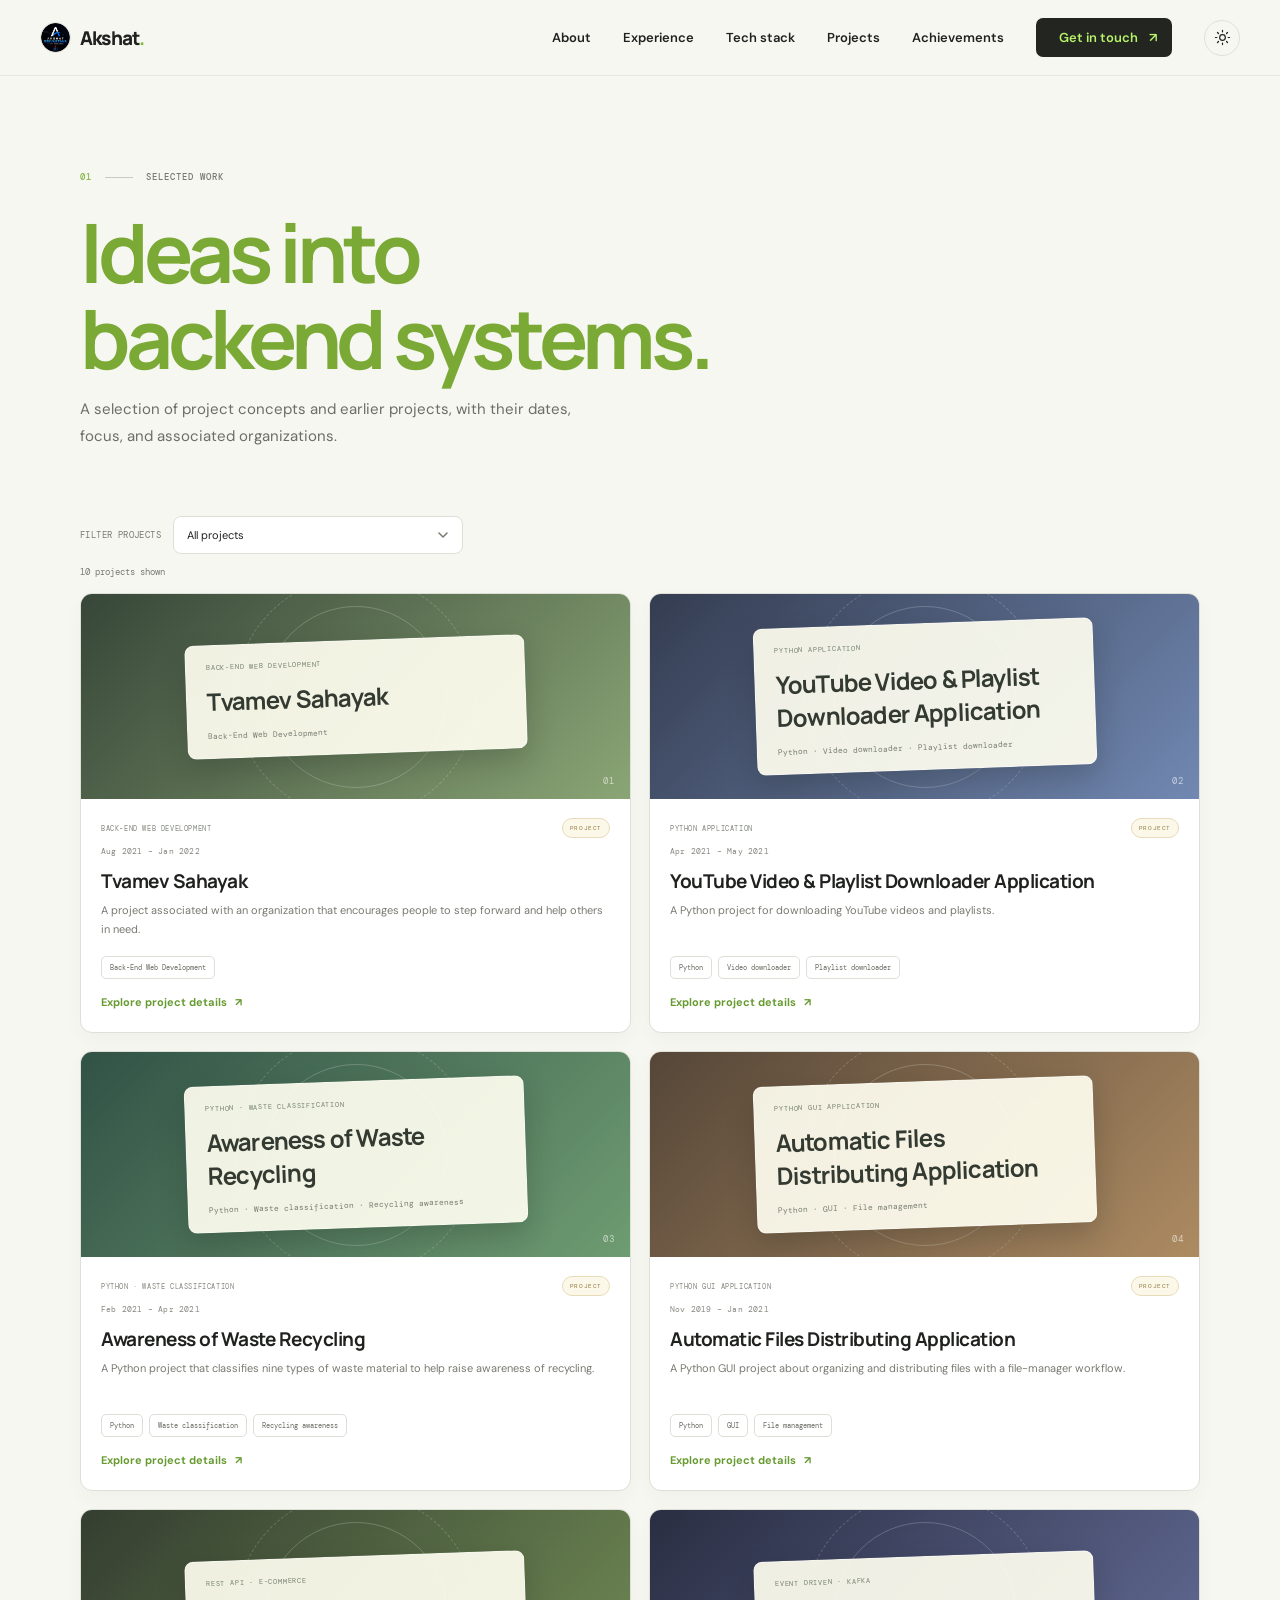
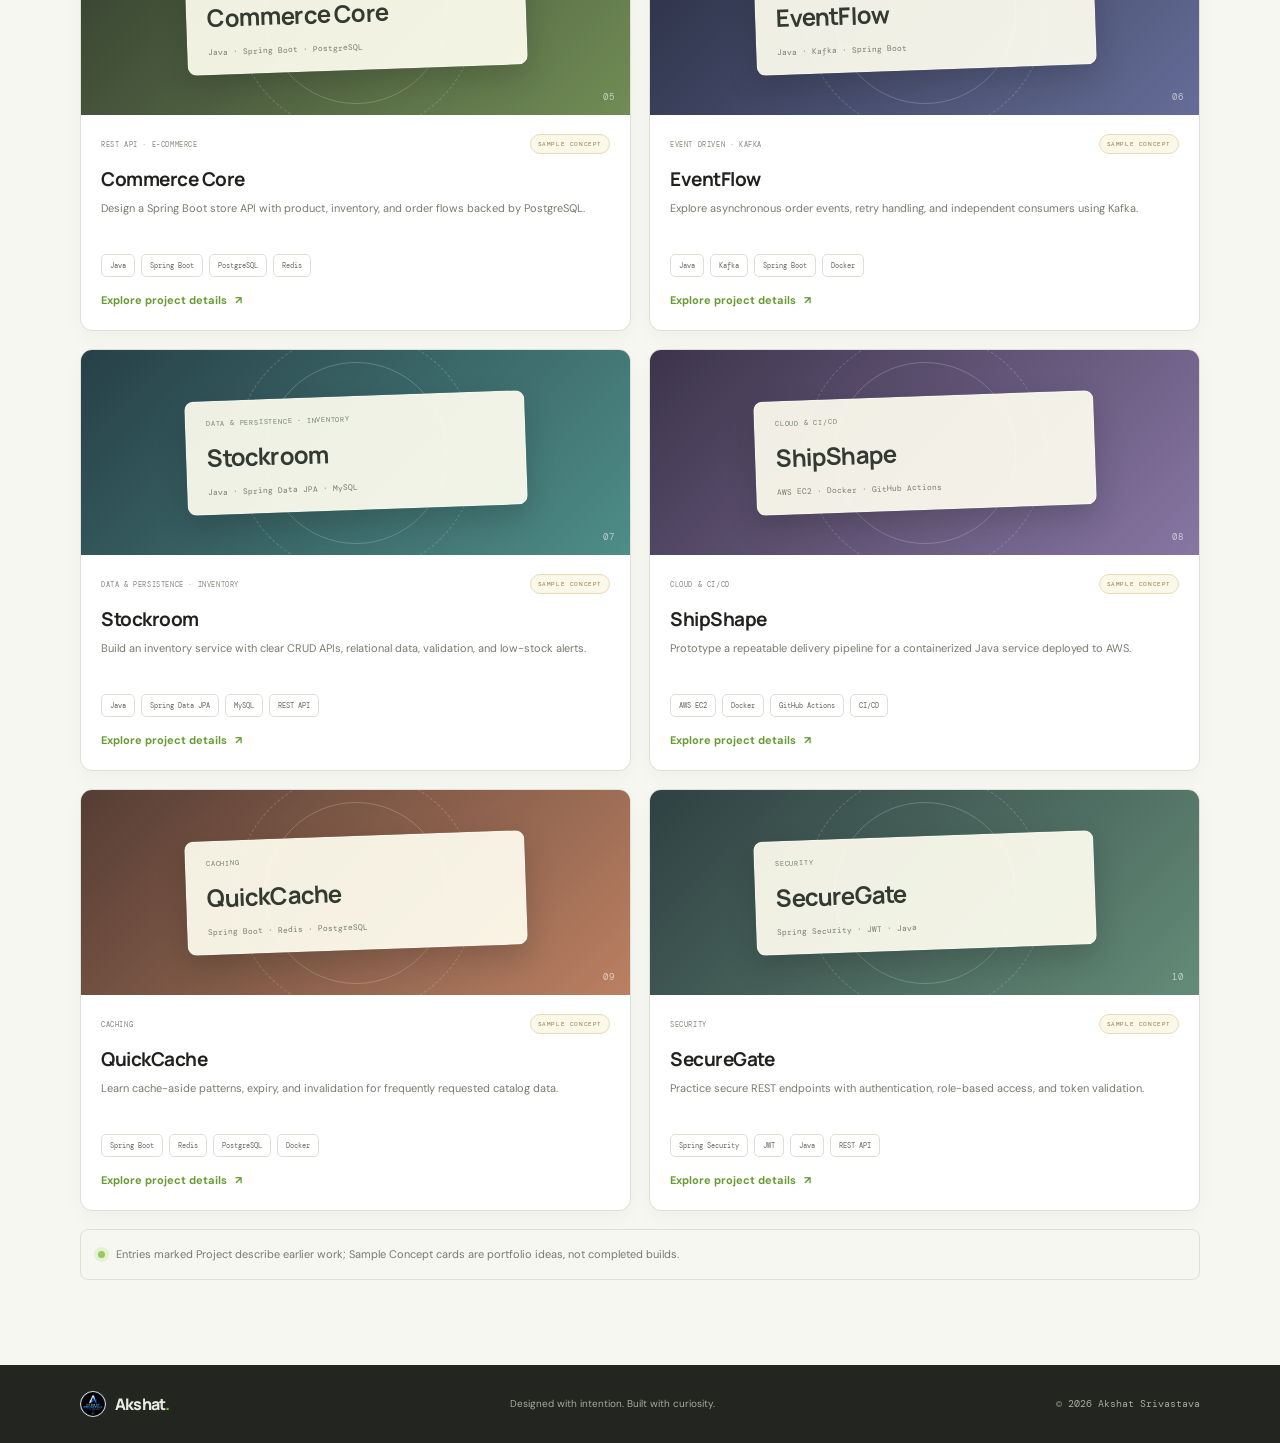
==== commit ef3fee09: "updte" ====
--- a/pages/projects.html
+++ b/pages/projects.html
@@ -41,6 +41,11 @@
       <h1><span data-content="projectsPage.title">Ideas into</span><br><span data-content="projectsPage.titleAccent">backend systems.</span></h1>
       <p data-content="projectsPage.description">Sample project concepts for a Java backend portfolio. These are demo ideas, not claims of completed work—replace them with your own builds, repositories, and live demos.</p>
     </section>
+    <div class="project-filter-control">
+      <label class="project-filter-label" for="project-filters" data-content="projectsPage.filtersLabel">Filter projects</label>
+      <select class="project-filter-select" id="project-filters" aria-label="Filter projects"></select>
+    </div>
+    <p class="project-filter-status" id="project-filter-status" aria-live="polite"></p>
     <section class="project-grid" id="project-grid" aria-label="Selected projects and concepts" aria-live="polite"></section>
     <p class="projects-note"><span class="status-dot"></span> <span data-content="projectsPage.note">Entries marked Project describe earlier work; Sample Concept cards are portfolio ideas, not completed builds.</span></p>
   </main>
--- a/assets/css/style.css
+++ b/assets/css/style.css
@@ -47,7 +47,7 @@
 .heading-accent, .focus-grid h2 span, .contact-content h2 span { color: #7ba936; }
 .hero-description { max-width: 440px; margin: 25px 0 0; color: #62655e; font-size: 16px; line-height: 1.8; }
 .hero-name { color: #679b32; font-weight: 700; white-space: nowrap; }
-.typing-text { color: var(--ink); font-weight: 700; }
+.typing-text { display: inline-block; min-width: 15ch; color: var(--ink); font-weight: 700; }
 .typing-caret { display: inline-block; width: 1px; height: 16px; margin-left: 2px; vertical-align: -2px; background: #7ba936; animation: blink 1s steps(2, start) infinite; }
 .hero-actions { display: flex; align-items: center; gap: 25px; margin-top: 30px; }
 .button { min-height: 48px; display: inline-flex; align-items: center; justify-content: center; gap: 14px; padding: 0 19px; border: 0; border-radius: 7px; font-size: 13px; font-weight: 700; transition: transform .2s ease, background .2s ease; }
@@ -121,7 +121,10 @@
 .experience-period span:last-child { color: #858980; font-family: var(--body); font-size: 10px; font-weight: 400; }
 .experience-meta { display: flex; flex-wrap: wrap; gap: 7px; margin-top: 12px; }
 .experience-meta span { padding: 5px 9px; border: 1px solid var(--line); border-radius: 20px; background: var(--card); color: var(--muted); font-size: 9px; }
-.experience-description { margin: 16px 0 0; color: #6b6e66; font-size: 12px; line-height: 1.85; }
+.experience-highlights-label { display: block; margin-top: 16px; color: #858980; font-family: var(--mono); font-size: 8px; letter-spacing: .8px; text-transform: uppercase; }
+.experience-highlights { display: grid; gap: 8px; margin: 9px 0 0; padding: 0; list-style: none; }
+.experience-highlights li { position: relative; padding-left: 17px; color: #6b6e66; font-size: 12px; line-height: 1.7; }
+.experience-highlights li::before { position: absolute; top: .68em; left: 1px; width: 6px; height: 6px; border-radius: 50%; background: #8cb84f; box-shadow: 0 0 0 3px color-mix(in srgb, #8cb84f 14%, transparent); content: ""; }
 .experience-skills { display: flex; flex-wrap: wrap; gap: 7px; align-items: center; margin-top: 15px; padding-top: 13px; border-top: 1px solid color-mix(in srgb, var(--line) 75%, transparent); }
 .experience-skills-label { margin-right: 2px; color: #858980; font-family: var(--mono); font-size: 8px; text-transform: uppercase; }
 .experience-skill { padding: 6px 9px; border: 1px solid color-mix(in srgb, var(--green-dark) 20%, var(--line)); border-radius: 6px; background: color-mix(in srgb, var(--green) 7%, var(--card)); color: var(--muted); font-size: 9px; }
@@ -212,7 +215,7 @@
 .contact-copy { max-width: 400px; margin: 17px auto 22px; color: #6e7169; font-size: 13px; line-height: 1.8; }
 .contact-opportunity { display: inline-flex; align-items: center; gap: 8px; margin: 0 0 11px; color: var(--ink); font-size: 12px; font-weight: 700; }
 .contact-opportunity .status-dot { width: 7px; height: 7px; flex-basis: 7px; }
-.contact-email-link { display: flex; width: fit-content; align-items: center; justify-content: center; gap: 9px; margin: 0 auto 20px; color: var(--green-dark); font-size: 15px; font-weight: 700; text-decoration: underline; text-decoration-color: color-mix(in srgb, var(--green-dark) 40%, transparent); text-underline-offset: 4px; }
+.contact-email-link { display: none; }
 .contact-email-link:hover { text-decoration-color: currentColor; }
 .contact-actions { display: flex; justify-content: center; gap: 10px; }
 .button-whatsapp { border: 1px solid #bdd8a4; background: #f1f8e9; color: #3c6728; }
@@ -285,7 +288,14 @@
 .empty-state p { max-width: 420px; margin: 0 auto 20px; color: #777a72; font-size: 13px; line-height: 1.8; }
 .back-link { color: #6e963e; font-size: 12px; font-weight: 700; }
 .back-link span { margin-right: 7px; }
+.project-filter-control { display: flex; align-items: center; gap: 12px; margin: -17px 0 12px; }
+.project-filter-label { color: var(--muted); font-family: var(--mono); font-size: 9px; letter-spacing: .4px; text-transform: uppercase; }
+.project-filter-select { width: min(100%, 290px); min-height: 38px; padding: 0 37px 0 13px; border: 1px solid var(--line); border-radius: 8px; appearance: none; background: var(--card) url("data:image/svg+xml,%3Csvg xmlns='http://www.w3.org/2000/svg' width='14' height='14' viewBox='0 0 14 14' fill='none'%3E%3Cpath d='m3 5 4 4 4-4' stroke='%23777a72' stroke-width='1.5' stroke-linecap='round' stroke-linejoin='round'/%3E%3C/svg%3E") no-repeat right 12px center; color: var(--ink); cursor: pointer; font: inherit; font-size: 11px; transition: border-color .2s ease, box-shadow .2s ease; }
+.project-filter-select:hover { border-color: #a4cd72; }
+.project-filter-select:focus-visible { outline: 3px solid #8bc83b; outline-offset: 3px; }
+.project-filter-status { min-height: 15px; margin: 0 0 12px; color: var(--muted); font-family: var(--mono); font-size: 9px; }
 .project-grid { display: grid; grid-template-columns: repeat(2, minmax(0, 1fr)); gap: 18px; padding-bottom: 18px; }
+.project-card[hidden] { display: none; }
 .project-card { display: block; overflow: hidden; border: 1px solid var(--line); border-radius: 12px; background: var(--card); color: inherit; box-shadow: 0 7px 20px #20221f08; animation: certificate-enter .55s both; transition: transform .25s ease, box-shadow .25s ease, border-color .25s ease; }
 .project-card:nth-child(2) { animation-delay: .05s; }.project-card:nth-child(3) { animation-delay: .1s; }.project-card:nth-child(4) { animation-delay: .15s; }.project-card:nth-child(5) { animation-delay: .2s; }.project-card:nth-child(6) { animation-delay: .25s; }
 .project-card:hover { transform: translateY(-5px); border-color: #a4cd72; box-shadow: 0 18px 35px #20221f16; }
@@ -498,7 +508,10 @@
   --line: #3c4038;
   --card: #262923;
 }
-body.dark-theme .hero-description, body.dark-theme .about-copy p, body.dark-theme .principle-card p, body.dark-theme .experience-heading > p, body.dark-theme .experience-description, body.dark-theme .stack-heading p, body.dark-theme .focus-intro, body.dark-theme .focus-item p, body.dark-theme .contact-copy, body.dark-theme .subpage-hero > p, body.dark-theme .empty-state p { color: #b3b6ae; }
+body.dark-theme .hero-description, body.dark-theme .about-copy p, body.dark-theme .principle-card p, body.dark-theme .experience-heading > p, body.dark-theme .experience-highlights li, body.dark-theme .stack-heading p, body.dark-theme .focus-intro, body.dark-theme .focus-item p, body.dark-theme .contact-copy, body.dark-theme .subpage-hero > p, body.dark-theme .empty-state p { color: #b3b6ae; }
+body.dark-theme .project-filter-select { border-color: #3c4038; background-color: #262923; color: #e3e5de; }
+body.dark-theme .project-filter-select:hover { border-color: #788b63; }
+body.dark-theme .project-filter-status { color: #aeb1a7; }
 body.dark-theme .principle-card, body.dark-theme .projects-callout { background: #222520; }
 body.dark-theme .art-orbit { border-color: #373a34; }
 body.dark-theme .floating-tag, body.dark-theme .empty-state { border-color: #3c4038; }
--- a/assets/css/animations.css
+++ b/assets/css/animations.css
@@ -37,6 +37,25 @@
   50% { opacity: 1; rotate: 35deg; scale: 1.18; }
 }
 
+.motion-ready .scroll-reveal {
+  opacity: 0;
+  translate: 0 18px;
+  transition: opacity .65s cubic-bezier(.2, .65, .3, 1), translate .65s cubic-bezier(.2, .65, .3, 1);
+}
+
+.motion-ready .scroll-reveal.is-visible {
+  opacity: 1;
+  translate: 0 0;
+}
+
+.motion-ready .experience-card:nth-child(2),
+.motion-ready .principle-card:nth-child(2),
+.motion-ready .stack-group:nth-child(2) { transition-delay: .08s; }
+
+.motion-ready .experience-card:nth-child(3),
+.motion-ready .principle-card:nth-child(3),
+.motion-ready .stack-group:nth-child(3) { transition-delay: .16s; }
+
 @media (prefers-reduced-motion: reduce) {
   *, *::before, *::after {
     scroll-behavior: auto !important;
@@ -44,4 +63,6 @@
     animation-iteration-count: 1 !important;
     transition-duration: .01ms !important;
   }
+
+  .motion-ready .scroll-reveal { opacity: 1; translate: none; }
 }
--- a/assets/css/responsive.css
+++ b/assets/css/responsive.css
@@ -110,8 +110,11 @@
   .experience-card-heading h3 { font-size: 16px; }
   .experience-period { justify-items: start; text-align: left; }
   .experience-period { gap: 7px; }
-  .experience-description { font-size: 11px; }
+  .experience-highlights { gap: 7px; }
+  .experience-highlights li { font-size: 11px; }
   .experience-skills { gap: 6px; }
+  .project-filter-control { align-items: flex-start; flex-direction: column; gap: 7px; margin-top: -10px; }
+  .project-filter-select { width: 100%; }
   .contact-email-link { font-size: 14px; }
   .contact-decoration span:first-child { left: 0; top: 105px; font-size: 29px; }
   .contact-decoration span:nth-child(2) { right: 1%; top: 128px; font-size: 20px; }
